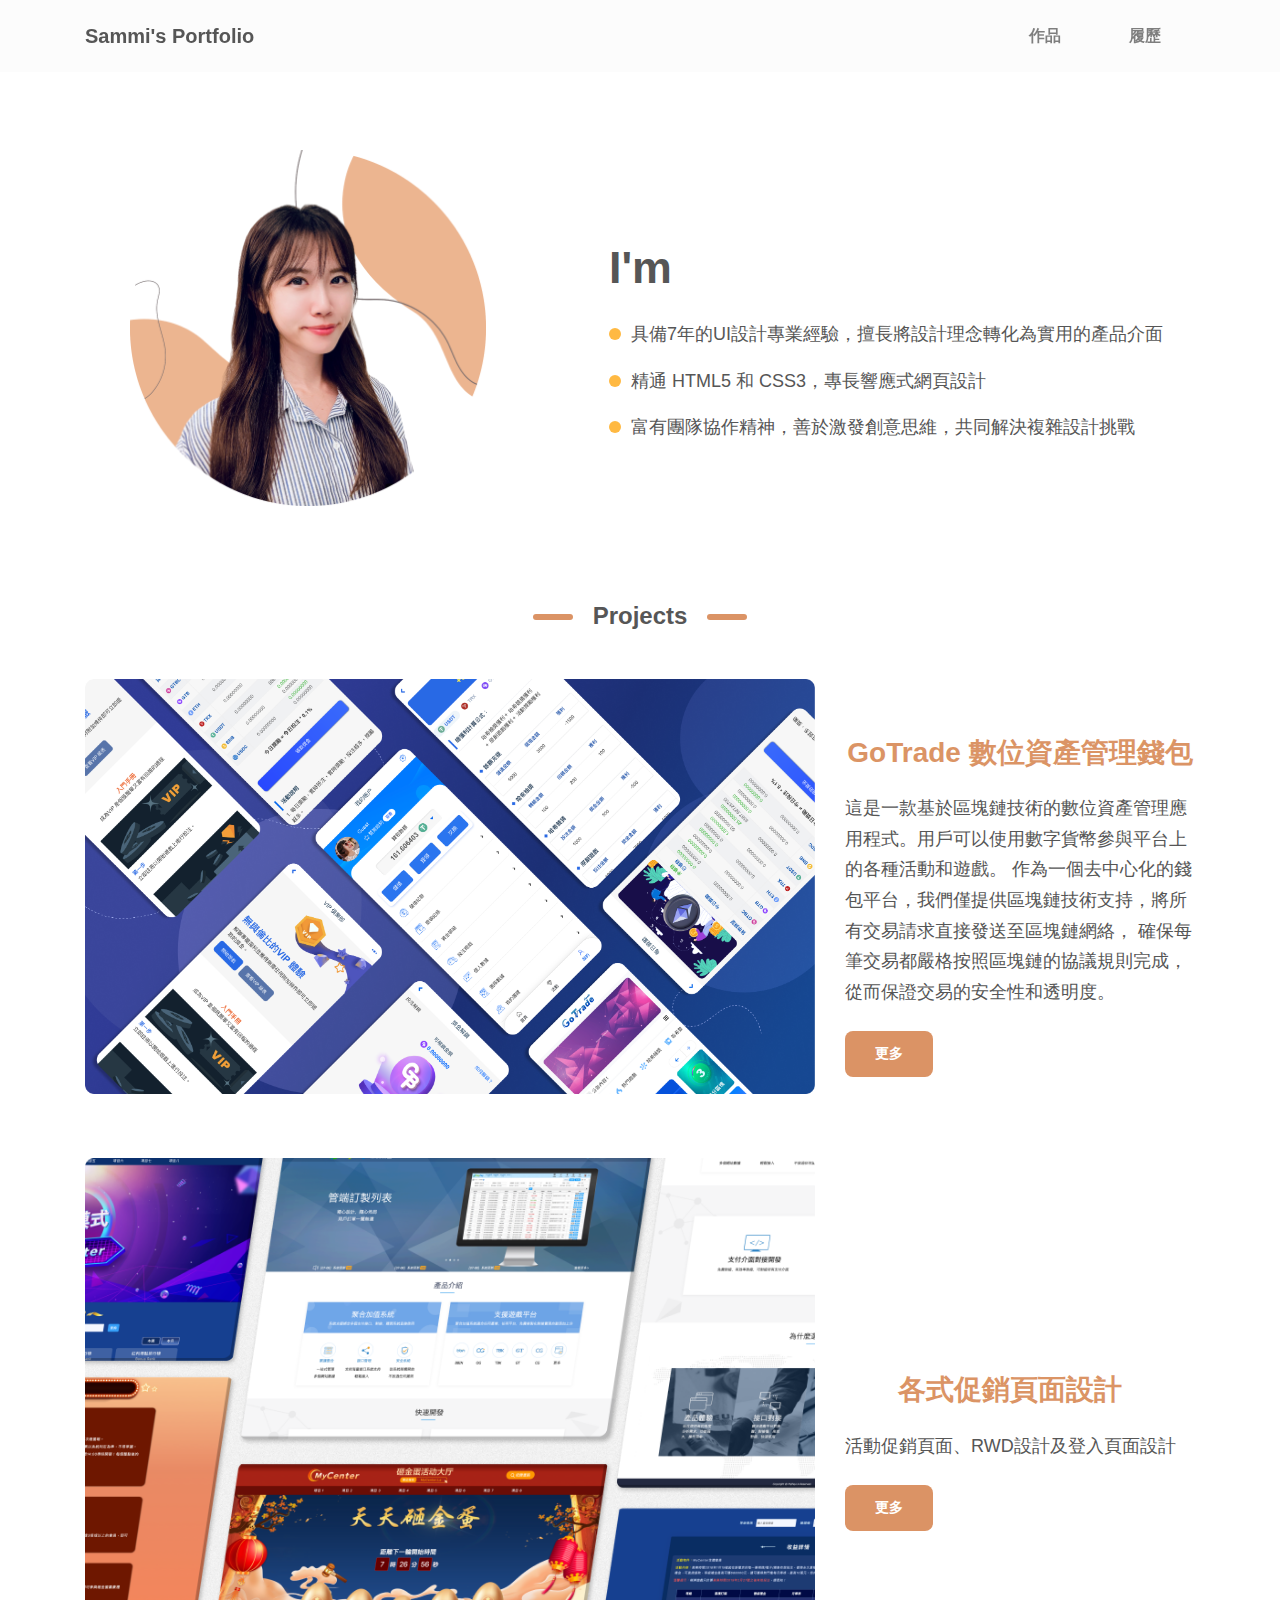
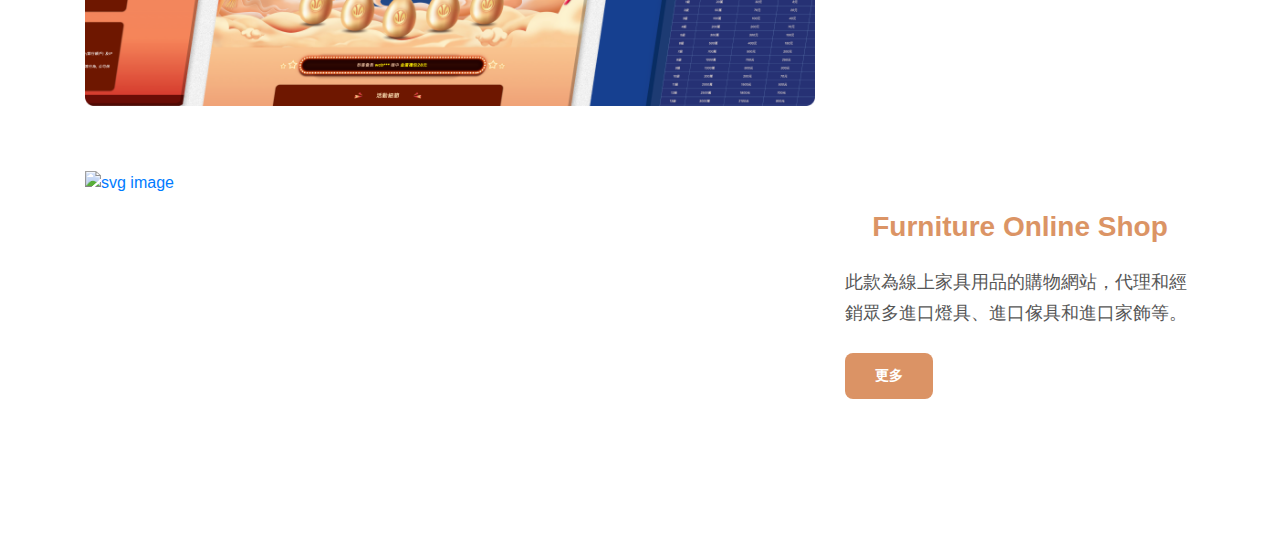
==== portfolio/index.html @ e1296ec4 "version1" ====
<!doctype html>
<html lang="en">
  <head>
    <meta charset="utf-8">
    <meta name="viewport" content="width=device-width, initial-scale=1, shrink-to-fit=no">
    <title>Sammi's Portfolio</title>

    <link rel="stylesheet" href="css/bootstrap.min.css">
    <link rel="stylesheet" href="css/unicons.css">
    <link rel="stylesheet" href="css/owl.carousel.min.css">
    <link rel="stylesheet" href="css/owl.theme.default.min.css">

    <!-- MAIN STYLE -->
    <link rel="stylesheet" href="css/tooplate-style.css">
  
  </head>
  <body ontouchstart="">

    <!-- MENU -->
    <nav class="navbar navbar-expand-sm navbar-light">
        <div class="container">
            <a class="navbar-brand" href="index.html"> Sammi's Portfolio</a>

            <button class="navbar-toggler" type="button" data-toggle="collapse" data-target="#navbarNav" aria-controls="navbarNav" aria-expanded="false"
                aria-label="Toggle navigation">
                <span class="navbar-toggler-icon"></span>
                <span class="navbar-toggler-icon"></span>
                <span class="navbar-toggler-icon"></span>
            </button>

            <div class="collapse navbar-collapse" id="navbarNav">
                <ul class="navbar-nav">
                  <li class="nav-item">
                    <a href="#artwork" class="nav-link"><span data-hover="Projects">作品</span></a>
                  </li>
                  <li class="nav-item">
                      <a href="resume.html" class="nav-link"><span data-hover="Resume">履歷</span></a>
                  </li>
                </ul>
            </div>
        </div>
    </nav>

    <section class="about-section full-screen d-lg-flex justify-content-center align-items-center" id="about">
        <div class="container">
            <div class="row">
                <div class="col-lg-5 col-md-12 col-12">
                    <div class="about-image svg">
                        <img src="images/profile_pic.png" class="img-fluid" alt="svg image">
                    </div>
                </div>
                
                <div class="col-lg-7 col-md-12 col-12 d-flex align-items-center about-text-section">
                    <div class="about-text">
                        <!--small class="small-text">Welcome to <span class="mobile-block">my portfolio website!</span></small-->
                        <h1 class="animated animated-text">
                            <span class="mr-2">I'm</span>
                              <div class="animated-info">
                                  <span class="animated-item">Sammi / 王瑋婕</span>
                                  <span class="animated-item">Web Designer</span>
                                  <span class="animated-item">UI Specialist</span>
                              </div>
                        </h1>

                        <div class="features">
                            <p><span class="spot"></span>具備7年的UI設計專業經驗，擅長將設計理念轉化為實用的產品介面</p>
                            <p><span class="spot"></span>精通 HTML5 和 CSS3，專長響應式網頁設計</p>
                            <p><span class="spot"></span>富有團隊協作精神，善於激發創意思維，共同解決複雜設計挑戰</p>
                        </div>
                        
                        <!--div class="custom-btn-group mt-4">
                          <a href="#" class="btn mr-lg-2 custom-btn"><i class='uil uil-file-alt'></i> Download Resume</a>
                        </div-->
                    </div>
                </div>
            </div>
        </div>
    </section>

  <!--artwork-->

    <div id="artwork" class="artwork-secion">
      <div class="container">
        <h4><span class="left"></span>Projects<span class="right"></span></h4>
      </div>
    </div>
    <section class="full-screen d-lg-flex justify-content-center align-items-center">
      <div class="container">
          <div class="row">
              
            <div class="col-lg-8 col-md-12 col-12">
              <div class="">
                <a href="project1.html"><img src="images/gotrade_1.png" class="img-fluid" alt="svg image"></a>
              </div>
            </div>

            <div class="col-lg-4 col-md-12 col-12 d-flex align-items-center">
                <div class="about-text">
                    <div class="project-name"><h2>GoTrade 數位資產管理錢包</h2></div>
                    <h1 class="animated animated-text">
                    </h1>
                    <p>這是一款基於區塊鏈技術的數位資產管理應用程式。用戶可以使用數字貨幣參與平台上的各種活動和遊戲。
                       作為一個去中心化的錢包平台，我們僅提供區塊鏈技術支持，將所有交易請求直接發送至區塊鏈網絡，
                       確保每筆交易都嚴格按照區塊鏈的協議規則完成，從而保證交易的安全性和透明度。
                    </p>
                    <div class="custom-btn-group mt-4">
                      <a href="project1.html" class="btn custom-btn custom-btn-bg custom-btn-link">更多</a>
                    </div>
                </div>
            </div>

              

          </div>
      </div>
    </section>

    <section class="full-screen d-lg-flex justify-content-center align-items-center" >
        <div class="container">
            <div class="row">
                <div class="col-lg-8 col-md-12 col-12">
                    <div class="">
                        <a href="project2.html"><img src="images/landingpage1.png" class="img-fluid" alt="svg image"></a>
                    </div>
                </div>

                <div class="col-lg-4 col-md-12 col-12 d-flex align-items-center">
                    <div class="about-text">
                        <div class="project-name"><h2>各式促銷頁面設計</h2></div>
                        <h1 class="animated animated-text">
                        </h1>
                        <p>活動促銷頁面、RWD設計及登入頁面設計</p>
                        <div class="custom-btn-group mt-4">
                            <a href="project3.html" class="btn custom-btn custom-btn-bg custom-btn-link">更多</a>
                        </div>
                    </div>
                </div>
            </div>
        </div>
    </section>


    <section class="full-screen d-lg-flex justify-content-center align-items-center" >
        <div class="container">
            <div class="row">
                <div class="col-lg-8 col-md-12 col-12">
                    <div class="">
                        <a href="project2.html"><img src="images/e-shopping1.png" class="img-fluid" alt="svg image"></a>
                    </div>
                </div>

                <div class="col-lg-4 col-md-12 col-12 d-flex align-items-center">
                    <div class="about-text">
                        <div class="project-name"><h2>Furniture Online Shop</h2></div>
                        <h1 class="animated animated-text">
                        </h1>
                        <p>此款為線上家具用品的購物網站，代理和經銷眾多進口燈具、進口傢具和進口家飾等。</p>
                        <div class="custom-btn-group mt-4">
                            <a href="project2.html" class="btn custom-btn custom-btn-bg custom-btn-link">更多</a>
                        </div>
                    </div>
                </div>
            </div>
        </div>
    </section>


    <!-- PROJECTS 
    <section class="project py-5" id="project">
        <div class="container">
                
                <div class="row">
                  <div class="col-lg-11 text-center mx-auto col-12">

                      <div class="col-lg-8 mx-auto">
                        <h2>Things I have designed for digital media agencies</h2>
                      </div>

                      <div class="owl-carousel owl-theme">
                        <div class="item">
                          <div class="project-info">
                            <img src="images/project/project-image01.png" class="img-fluid" alt="project image">
                          </div>
                        </div>

                        <div class="item">
                          <div class="project-info">
                            <img src="images/project/project-image02.png" class="img-fluid" alt="project image">
                          </div>
                        </div>

                        <div class="item">
                          <div class="project-info">
                            <img src="images/project/project-image03.png" class="img-fluid" alt="project image">
                          </div>
                        </div>

                        <div class="item">
                          <div class="project-info">
                            <img src="images/project/project-image04.png" class="img-fluid" alt="project image">
                          </div>
                        </div>

                        <div class="item">
                          <div class="project-info">
                            <img src="images/project/project-image05.png" class="img-fluid" alt="project image">
                          </div>
                        </div>
                      </div>

                  </div>
                </div>
        </div>
    </section>-->

    <!-- FOOTER -->
     <footer class="footer py-5">
          <div class="container">
               <div class="row">

                    <div class="col-lg-12 col-12">                                
                        <!--p class="copyright-text text-center">Copyright &copy; 2024 Sammi Wang . All rights reserved</p-->
                    </div>
                    
               </div>
          </div>
     </footer>

    <script src="js/jquery-3.3.1.min.js"></script>
    <script src="js/popper.min.js"></script>
    <script src="js/bootstrap.min.js"></script>
    <script src="js/Headroom.js"></script>
    <script src="js/jQuery.headroom.js"></script>
    <script src="js/owl.carousel.min.js"></script>
    <script src="js/smoothscroll.js"></script>
  </body>
</html>
---- portfolio/css/unicons.css ----
@font-face {
  font-family: 'unicons';
  src: url('../font/unicons.eot?42479262');
  src: url('../font/unicons.eot?42479262#iefix') format('embedded-opentype'),
       url('../font/unicons.woff2?42479262') format('woff2'),
       url('../font/unicons.woff?42479262') format('woff'),
       url('../font/unicons.ttf?42479262') format('truetype'),
       url('../font/unicons.svg?42479262#unicons') format('svg');
  font-weight: normal;
  font-style: normal;
}
/* Chrome hack: SVG is rendered more smooth in Windozze. 100% magic, uncomment if you need it. */
/* Note, that will break hinting! In other OS-es font will be not as sharp as it could be */
/*
@media screen and (-webkit-min-device-pixel-ratio:0) {
  @font-face {
    font-family: 'unicons';
    src: url('../font/unicons.svg?42479262#unicons') format('svg');
  }
}
*/
 
 [class^="uil-"]:before, [class*=" uil-"]:before {
  font-family: "unicons";
  font-style: normal;
  font-weight: normal;
  speak: none;
 
  display: inline-block;
  text-decoration: inherit;
  width: 1em;
  margin-right: .2em;
  text-align: center;
  /* opacity: .8; */
 
  /* For safety - reset parent styles, that can break glyph codes*/
  font-variant: normal;
  text-transform: none;
 
  /* fix buttons height, for twitter bootstrap */
  line-height: 1em;
 
  /* Animation center compensation - margins should be symmetric */
  /* remove if not needed */
  margin-left: .2em;
 
  /* you can be more comfortable with increased icons size */
  /* font-size: 120%; */
 
  /* Font smoothing. That was taken from TWBS */
  -webkit-font-smoothing: antialiased;
  -moz-osx-font-smoothing: grayscale;
 
  /* Uncomment for 3D effect */
  /* text-shadow: 1px 1px 1px rgba(127, 127, 127, 0.3); */
}
 
.uil-abacus:before { content: '\e800'; } /* '' */
.uil-accessible-icon-alt:before { content: '\e801'; } /* '' */
.uil-adjust-alt:before { content: '\e802'; } /* '' */
.uil-adjust-circle:before { content: '\e803'; } /* '' */
.uil-adjust-half:before { content: '\e804'; } /* '' */
.uil-adjust:before { content: '\e805'; } /* '' */
.uil-airplay:before { content: '\e806'; } /* '' */
.uil-align-alt:before { content: '\e807'; } /* '' */
.uil-align-center-alt:before { content: '\e808'; } /* '' */
.uil-align-center-h:before { content: '\e809'; } /* '' */
.uil-align-center-justify:before { content: '\e80a'; } /* '' */
.uil-align-center-v:before { content: '\e80b'; } /* '' */
.uil-align-center:before { content: '\e80c'; } /* '' */
.uil-align-justify:before { content: '\e80d'; } /* '' */
.uil-align-left-justify:before { content: '\e80e'; } /* '' */
.uil-align-left:before { content: '\e80f'; } /* '' */
.uil-align-letter-right:before { content: '\e810'; } /* '' */
.uil-align-right-justify:before { content: '\e811'; } /* '' */
.uil-align-right:before { content: '\e812'; } /* '' */
.uil-align:before { content: '\e813'; } /* '' */
.uil-ambulance:before { content: '\e814'; } /* '' */
.uil-analysis:before { content: '\e815'; } /* '' */
.uil-analytics:before { content: '\e816'; } /* '' */
.uil-anchor:before { content: '\e817'; } /* '' */
.uil-android-phone-slash:before { content: '\e818'; } /* '' */
.uil-angle-double-down:before { content: '\e819'; } /* '' */
.uil-angle-double-left:before { content: '\e81a'; } /* '' */
.uil-angle-double-right:before { content: '\e81b'; } /* '' */
.uil-angle-double-up:before { content: '\e81c'; } /* '' */
.uil-angle-down:before { content: '\e81d'; } /* '' */
.uil-angle-left:before { content: '\e81e'; } /* '' */
.uil-angle-right-b:before { content: '\e81f'; } /* '' */
.uil-angle-right:before { content: '\e820'; } /* '' */
.uil-angle-up:before { content: '\e821'; } /* '' */
.uil-annoyed-alt:before { content: '\e822'; } /* '' */
.uil-annoyed:before { content: '\e823'; } /* '' */
.uil-apps:before { content: '\e824'; } /* '' */
.uil-archive-alt:before { content: '\e825'; } /* '' */
.uil-archive:before { content: '\e826'; } /* '' */
.uil-arrow-break:before { content: '\e827'; } /* '' */
.uil-arrow-circle-down:before { content: '\e828'; } /* '' */
.uil-arrow-circle-left:before { content: '\e829'; } /* '' */
.uil-arrow-circle-right:before { content: '\e82a'; } /* '' */
.uil-arrow-circle-up:before { content: '\e82b'; } /* '' */
.uil-arrow-compress-h:before { content: '\e82c'; } /* '' */
.uil-arrow-down-left:before { content: '\e82d'; } /* '' */
.uil-arrow-down-right:before { content: '\e82e'; } /* '' */
.uil-arrow-down:before { content: '\e82f'; } /* '' */
.uil-arrow-from-right:before { content: '\e830'; } /* '' */
.uil-arrow-from-top:before { content: '\e831'; } /* '' */
.uil-arrow-growth:before { content: '\e832'; } /* '' */
.uil-arrow-left:before { content: '\e833'; } /* '' */
.uil-arrow-random:before { content: '\e834'; } /* '' */
.uil-arrow-resize-diagonal:before { content: '\e835'; } /* '' */
.uil-arrow-right:before { content: '\e836'; } /* '' */
.uil-arrow-to-bottom:before { content: '\e837'; } /* '' */
.uil-arrow-to-right:before { content: '\e838'; } /* '' */
.uil-arrow-up-left:before { content: '\e839'; } /* '' */
.uil-arrow-up-right:before { content: '\e83a'; } /* '' */
.uil-arrow-up:before { content: '\e83b'; } /* '' */
.uil-arrows-h-alt:before { content: '\e83c'; } /* '' */
.uil-arrows-h:before { content: '\e83d'; } /* '' */
.uil-arrows-left-down:before { content: '\e83e'; } /* '' */
.uil-arrows-maximize:before { content: '\e83f'; } /* '' */
.uil-arrows-merge:before { content: '\e840'; } /* '' */
.uil-arrows-resize-h:before { content: '\e841'; } /* '' */
.uil-arrows-resize-v:before { content: '\e842'; } /* '' */
.uil-arrows-resize:before { content: '\e843'; } /* '' */
.uil-arrows-right-down:before { content: '\e844'; } /* '' */
.uil-arrows-shrink-h:before { content: '\e845'; } /* '' */
.uil-arrows-shrink-v:before { content: '\e846'; } /* '' */
.uil-arrows-up-right:before { content: '\e847'; } /* '' */
.uil-arrows-v-alt:before { content: '\e848'; } /* '' */
.uil-arrows-v:before { content: '\e849'; } /* '' */
.uil-at:before { content: '\e84a'; } /* '' */
.uil-atm-card:before { content: '\e84b'; } /* '' */
.uil-atom:before { content: '\e84c'; } /* '' */
.uil-auto-flash:before { content: '\e84d'; } /* '' */
.uil-award-alt:before { content: '\e84e'; } /* '' */
.uil-award:before { content: '\e84f'; } /* '' */
.uil-baby-carriage:before { content: '\e850'; } /* '' */
.uil-backpack:before { content: '\e851'; } /* '' */
.uil-backspace:before { content: '\e852'; } /* '' */
.uil-backward:before { content: '\e853'; } /* '' */
.uil-bag-alt:before { content: '\e854'; } /* '' */
.uil-bag-slash:before { content: '\e855'; } /* '' */
.uil-bag:before { content: '\e856'; } /* '' */
.uil-ball:before { content: '\e857'; } /* '' */
.uil-ban:before { content: '\e858'; } /* '' */
.uil-bars:before { content: '\e859'; } /* '' */
.uil-basketball-hoop:before { content: '\e85a'; } /* '' */
.uil-basketball:before { content: '\e85b'; } /* '' */
.uil-battery-bolt:before { content: '\e85c'; } /* '' */
.uil-battery-empty:before { content: '\e85d'; } /* '' */
.uil-bed-double:before { content: '\e85e'; } /* '' */
.uil-bed:before { content: '\e85f'; } /* '' */
.uil-bell-school:before { content: '\e860'; } /* '' */
.uil-bell-slash:before { content: '\e861'; } /* '' */
.uil-bill:before { content: '\e862'; } /* '' */
.uil-bitcoin-circle:before { content: '\e863'; } /* '' */
.uil-bitcoin:before { content: '\e864'; } /* '' */
.uil-bluetooth-b:before { content: '\e865'; } /* '' */
.uil-bolt-alt:before { content: '\e866'; } /* '' */
.uil-bolt-slash:before { content: '\e867'; } /* '' */
.uil-bolt:before { content: '\e868'; } /* '' */
.uil-book-alt:before { content: '\e869'; } /* '' */
.uil-book-medical:before { content: '\e86a'; } /* '' */
.uil-book-open:before { content: '\e86b'; } /* '' */
.uil-book-reader:before { content: '\e86c'; } /* '' */
.uil-book:before { content: '\e86d'; } /* '' */
.uil-bookmark-full:before { content: '\e86e'; } /* '' */
.uil-bookmark:before { content: '\e86f'; } /* '' */
.uil-books:before { content: '\e870'; } /* '' */
.uil-boombox:before { content: '\e871'; } /* '' */
.uil-border-alt:before { content: '\e872'; } /* '' */
.uil-border-bottom:before { content: '\e873'; } /* '' */
.uil-border-clear:before { content: '\e874'; } /* '' */
.uil-border-horizontal:before { content: '\e875'; } /* '' */
.uil-border-inner:before { content: '\e876'; } /* '' */
.uil-border-left:before { content: '\e877'; } /* '' */
.uil-border-out:before { content: '\e878'; } /* '' */
.uil-border-right:before { content: '\e879'; } /* '' */
.uil-border-top:before { content: '\e87a'; } /* '' */
.uil-border-vertical:before { content: '\e87b'; } /* '' */
.uil-box:before { content: '\e87c'; } /* '' */
.uil-briefcase-alt:before { content: '\e87d'; } /* '' */
.uil-briefcase:before { content: '\e87e'; } /* '' */
.uil-bright:before { content: '\e87f'; } /* '' */
.uil-brightness-empty:before { content: '\e880'; } /* '' */
.uil-brightness-half:before { content: '\e881'; } /* '' */
.uil-brightness-low:before { content: '\e882'; } /* '' */
.uil-brightness-minus:before { content: '\e883'; } /* '' */
.uil-brightness-plus:before { content: '\e884'; } /* '' */
.uil-brightness:before { content: '\e885'; } /* '' */
.uil-bring-bottom:before { content: '\e886'; } /* '' */
.uil-bring-front:before { content: '\e887'; } /* '' */
.uil-brush-alt:before { content: '\e888'; } /* '' */
.uil-bug:before { content: '\e889'; } /* '' */
.uil-building:before { content: '\e88a'; } /* '' */
.uil-bullseye:before { content: '\e88b'; } /* '' */
.uil-bus-alt:before { content: '\e88c'; } /* '' */
.uil-bus-school:before { content: '\e88d'; } /* '' */
.uil-bus:before { content: '\e88e'; } /* '' */
.uil-calcualtor:before { content: '\e88f'; } /* '' */
.uil-calculator-alt:before { content: '\e890'; } /* '' */
.uil-calendar-alt:before { content: '\e891'; } /* '' */
.uil-calendar-slash:before { content: '\e892'; } /* '' */
.uil-calender:before { content: '\e893'; } /* '' */
.uil-calling:before { content: '\e894'; } /* '' */
.uil-camera-plus:before { content: '\e895'; } /* '' */
.uil-camera-slash:before { content: '\e896'; } /* '' */
.uil-camera:before { content: '\e897'; } /* '' */
.uil-cancel:before { content: '\e898'; } /* '' */
.uil-capsule:before { content: '\e899'; } /* '' */
.uil-capture:before { content: '\e89a'; } /* '' */
.uil-car-sideview:before { content: '\e89b'; } /* '' */
.uil-car-slash:before { content: '\e89c'; } /* '' */
.uil-car-wash:before { content: '\e89d'; } /* '' */
.uil-car:before { content: '\e89e'; } /* '' */
.uil-card-atm:before { content: '\e89f'; } /* '' */
.uil-caret-right:before { content: '\e8a0'; } /* '' */
.uil-cart:before { content: '\e8a1'; } /* '' */
.uil-cell:before { content: '\e8a2'; } /* '' */
.uil-celsius:before { content: '\e8a3'; } /* '' */
.uil-chart-bar-alt:before { content: '\e8a4'; } /* '' */
.uil-chart-bar:before { content: '\e8a5'; } /* '' */
.uil-chart-down:before { content: '\e8a6'; } /* '' */
.uil-chart-growth-alt:before { content: '\e8a7'; } /* '' */
.uil-chart-growth:before { content: '\e8a8'; } /* '' */
.uil-chart-line:before { content: '\e8a9'; } /* '' */
.uil-chart-pie-alt:before { content: '\e8aa'; } /* '' */
.uil-chart-pie:before { content: '\e8ab'; } /* '' */
.uil-chart:before { content: '\e8ac'; } /* '' */
.uil-chat-bubble-user:before { content: '\e8ad'; } /* '' */
.uil-chat-info:before { content: '\e8ae'; } /* '' */
.uil-chat:before { content: '\e8af'; } /* '' */
.uil-check-circle:before { content: '\e8b0'; } /* '' */
.uil-check-square:before { content: '\e8b1'; } /* '' */
.uil-check:before { content: '\e8b2'; } /* '' */
.uil-circle-layer:before { content: '\e8b3'; } /* '' */
.uil-circle:before { content: '\e8b4'; } /* '' */
.uil-circuit:before { content: '\e8b5'; } /* '' */
.uil-clapper-board:before { content: '\e8b6'; } /* '' */
.uil-clipboard-alt:before { content: '\e8b7'; } /* '' */
.uil-clipboard-blank:before { content: '\e8b8'; } /* '' */
.uil-clipboard-notes:before { content: '\e8b9'; } /* '' */
.uil-clipboard:before { content: '\e8ba'; } /* '' */
.uil-clock-eight:before { content: '\e8bb'; } /* '' */
.uil-clock-five:before { content: '\e8bc'; } /* '' */
.uil-clock-nine:before { content: '\e8bd'; } /* '' */
.uil-clock-seven:before { content: '\e8be'; } /* '' */
.uil-clock-ten:before { content: '\e8bf'; } /* '' */
.uil-clock-three:before { content: '\e8c0'; } /* '' */
.uil-clock-two:before { content: '\e8c1'; } /* '' */
.uil-clock:before { content: '\e8c2'; } /* '' */
.uil-closed-captioning:before { content: '\e8c3'; } /* '' */
.uil-cloud-block:before { content: '\e8c4'; } /* '' */
.uil-cloud-bookmark:before { content: '\e8c5'; } /* '' */
.uil-cloud-check:before { content: '\e8c6'; } /* '' */
.uil-cloud-computing:before { content: '\e8c7'; } /* '' */
.uil-cloud-data-connection:before { content: '\e8c8'; } /* '' */
.uil-cloud-database-tree:before { content: '\e8c9'; } /* '' */
.uil-cloud-download:before { content: '\e8ca'; } /* '' */
.uil-cloud-drizzle:before { content: '\e8cb'; } /* '' */
.uil-cloud-exclamation:before { content: '\e8cc'; } /* '' */
.uil-cloud-hail:before { content: '\e8cd'; } /* '' */
.uil-cloud-heart:before { content: '\e8ce'; } /* '' */
.uil-cloud-info:before { content: '\e8cf'; } /* '' */
.uil-cloud-lock:before { content: '\e8d0'; } /* '' */
.uil-cloud-meatball:before { content: '\e8d1'; } /* '' */
.uil-cloud-moon-hail:before { content: '\e8d2'; } /* '' */
.uil-cloud-moon-meatball:before { content: '\e8d3'; } /* '' */
.uil-cloud-moon-rain:before { content: '\e8d4'; } /* '' */
.uil-cloud-moon-showers:before { content: '\e8d5'; } /* '' */
.uil-cloud-moon:before { content: '\e8d6'; } /* '' */
.uil-cloud-question:before { content: '\e8d7'; } /* '' */
.uil-cloud-rain-sun:before { content: '\e8d8'; } /* '' */
.uil-cloud-rain:before { content: '\e8d9'; } /* '' */
.uil-cloud-redo:before { content: '\e8da'; } /* '' */
.uil-cloud-set:before { content: '\e8db'; } /* '' */
.uil-cloud-share:before { content: '\e8dc'; } /* '' */
.uil-cloud-shield:before { content: '\e8dd'; } /* '' */
.uil-cloud-showers-alt:before { content: '\e8de'; } /* '' */
.uil-cloud-showers-heavy:before { content: '\e8df'; } /* '' */
.uil-cloud-showers:before { content: '\e8e0'; } /* '' */
.uil-cloud-slash:before { content: '\e8e1'; } /* '' */
.uil-cloud-sun-hail:before { content: '\e8e2'; } /* '' */
.uil-cloud-sun-meatball:before { content: '\e8e3'; } /* '' */
.uil-cloud-sun-rain-alt:before { content: '\e8e4'; } /* '' */
.uil-cloud-sun-rain:before { content: '\e8e5'; } /* '' */
.uil-cloud-sun-tear:before { content: '\e8e6'; } /* '' */
.uil-cloud-sun:before { content: '\e8e7'; } /* '' */
.uil-cloud-times:before { content: '\e8e8'; } /* '' */
.uil-cloud-unlock:before { content: '\e8e9'; } /* '' */
.uil-cloud-upload:before { content: '\e8ea'; } /* '' */
.uil-cloud-wifi:before { content: '\e8eb'; } /* '' */
.uil-cloud-wind:before { content: '\e8ec'; } /* '' */
.uil-cloud:before { content: '\e8ed'; } /* '' */
.uil-clouds:before { content: '\e8ee'; } /* '' */
.uil-club:before { content: '\e8ef'; } /* '' */
.uil-code:before { content: '\e8f0'; } /* '' */
.uil-coffee:before { content: '\e8f1'; } /* '' */
.uil-cog:before { content: '\e8f2'; } /* '' */
.uil-coins:before { content: '\e8f3'; } /* '' */
.uil-columns:before { content: '\e8f4'; } /* '' */
.uil-comment-alt-block:before { content: '\e8f5'; } /* '' */
.uil-comment-alt-chart-lines:before { content: '\e8f6'; } /* '' */
.uil-comment-alt-check:before { content: '\e8f7'; } /* '' */
.uil-comment-alt-dots:before { content: '\e8f8'; } /* '' */
.uil-comment-alt-download:before { content: '\e8f9'; } /* '' */
.uil-comment-alt-edit:before { content: '\e8fa'; } /* '' */
.uil-comment-alt-exclamation:before { content: '\e8fb'; } /* '' */
.uil-comment-alt-heart:before { content: '\e8fc'; } /* '' */
.uil-comment-alt-image:before { content: '\e8fd'; } /* '' */
.uil-comment-alt-info:before { content: '\e8fe'; } /* '' */
.uil-comment-alt-lines:before { content: '\e8ff'; } /* '' */
.uil-comment-alt-lock:before { content: '\e900'; } /* '' */
.uil-comment-alt-medical:before { content: '\e901'; } /* '' */
.uil-comment-alt-message:before { content: '\e902'; } /* '' */
.uil-comment-alt-notes:before { content: '\e903'; } /* '' */
.uil-comment-alt-plus:before { content: '\e904'; } /* '' */
.uil-comment-alt-question:before { content: '\e905'; } /* '' */
.uil-comment-alt-redo:before { content: '\e906'; } /* '' */
.uil-comment-alt-search:before { content: '\e907'; } /* '' */
.uil-comment-alt-share:before { content: '\e908'; } /* '' */
.uil-comment-alt-shield:before { content: '\e909'; } /* '' */
.uil-comment-alt-upload:before { content: '\e90a'; } /* '' */
.uil-comment-alt-verify:before { content: '\e90b'; } /* '' */
.uil-comment-alt:before { content: '\e90c'; } /* '' */
.uil-comment-block:before { content: '\e90d'; } /* '' */
.uil-comment-chart-line:before { content: '\e90e'; } /* '' */
.uil-comment-check:before { content: '\e90f'; } /* '' */
.uil-comment-dots:before { content: '\e910'; } /* '' */
.uil-comment-download:before { content: '\e911'; } /* '' */
.uil-comment-edit:before { content: '\e912'; } /* '' */
.uil-comment-exclamation:before { content: '\e913'; } /* '' */
.uil-comment-heart:before { content: '\e914'; } /* '' */
.uil-comment-image:before { content: '\e915'; } /* '' */
.uil-comment-info-alt:before { content: '\e916'; } /* '' */
.uil-comment-info:before { content: '\e917'; } /* '' */
.uil-comment-lines:before { content: '\e918'; } /* '' */
.uil-comment-lock:before { content: '\e919'; } /* '' */
.uil-comment-medical:before { content: '\e91a'; } /* '' */
.uil-comment-message:before { content: '\e91b'; } /* '' */
.uil-comment-notes:before { content: '\e91c'; } /* '' */
.uil-comment-plus:before { content: '\e91d'; } /* '' */
.uil-comment-question:before { content: '\e91e'; } /* '' */
.uil-comment-redo:before { content: '\e91f'; } /* '' */
.uil-comment-search:before { content: '\e920'; } /* '' */
.uil-comment-share:before { content: '\e921'; } /* '' */
.uil-comment-shield:before { content: '\e922'; } /* '' */
.uil-comment-slash:before { content: '\e923'; } /* '' */
.uil-comment-upload:before { content: '\e924'; } /* '' */
.uil-comment-verify:before { content: '\e925'; } /* '' */
.uil-comment:before { content: '\e926'; } /* '' */
.uil-comments-alt:before { content: '\e927'; } /* '' */
.uil-comments:before { content: '\e928'; } /* '' */
.uil-commnet-alt-slash:before { content: '\e929'; } /* '' */
.uil-compact-disc:before { content: '\e92a'; } /* '' */
.uil-compass:before { content: '\e92b'; } /* '' */
.uil-compress-alt-left:before { content: '\e92c'; } /* '' */
.uil-compress-alt:before { content: '\e92d'; } /* '' */
.uil-compress-arrows:before { content: '\e92e'; } /* '' */
.uil-compress-lines:before { content: '\e92f'; } /* '' */
.uil-compress-point:before { content: '\e930'; } /* '' */
.uil-compress-v:before { content: '\e931'; } /* '' */
.uil-compress:before { content: '\e932'; } /* '' */
.uil-computer-mouse:before { content: '\e933'; } /* '' */
.uil-confused:before { content: '\e934'; } /* '' */
.uil-constructor:before { content: '\e935'; } /* '' */
.uil-copy-alt:before { content: '\e936'; } /* '' */
.uil-copy-landscape:before { content: '\e937'; } /* '' */
.uil-copy:before { content: '\e938'; } /* '' */
.uil-copyright:before { content: '\e939'; } /* '' */
.uil-corner-down-left:before { content: '\e93a'; } /* '' */
.uil-corner-down-right-alt:before { content: '\e93b'; } /* '' */
.uil-corner-down-right:before { content: '\e93c'; } /* '' */
.uil-corner-left-down:before { content: '\e93d'; } /* '' */
.uil-corner-right-down:before { content: '\e93e'; } /* '' */
.uil-corner-up-left-alt:before { content: '\e93f'; } /* '' */
.uil-corner-up-left:before { content: '\e940'; } /* '' */
.uil-corner-up-right-alt:before { content: '\e941'; } /* '' */
.uil-corner-up-right:before { content: '\e942'; } /* '' */
.uil-creative-commons-pd-alt:before { content: '\e943'; } /* '' */
.uil-creative-commons-pd:before { content: '\e944'; } /* '' */
.uil-crockery:before { content: '\e945'; } /* '' */
.uil-crop-alt-rotate-left:before { content: '\e946'; } /* '' */
.uil-crop-alt-rotate-right:before { content: '\e947'; } /* '' */
.uil-crop-alt:before { content: '\e948'; } /* '' */
.uil-crosshair-alt:before { content: '\e949'; } /* '' */
.uil-crosshair:before { content: '\e94a'; } /* '' */
.uil-crosshairs:before { content: '\e94b'; } /* '' */
.uil-cube:before { content: '\e94c'; } /* '' */
.uil-data-sharing:before { content: '\e94d'; } /* '' */
.uil-database-alt:before { content: '\e94e'; } /* '' */
.uil-database:before { content: '\e94f'; } /* '' */
.uil-desert:before { content: '\e950'; } /* '' */
.uil-desktop-alt-slash:before { content: '\e951'; } /* '' */
.uil-desktop-alt:before { content: '\e952'; } /* '' */
.uil-desktop-cloud-alt:before { content: '\e953'; } /* '' */
.uil-desktop-slash:before { content: '\e954'; } /* '' */
.uil-desktop:before { content: '\e955'; } /* '' */
.uil-dialpad-alt:before { content: '\e956'; } /* '' */
.uil-dialpad:before { content: '\e957'; } /* '' */
.uil-diamond:before { content: '\e958'; } /* '' */
.uil-diary-alt:before { content: '\e959'; } /* '' */
.uil-diary:before { content: '\e95a'; } /* '' */
.uil-dice-five:before { content: '\e95b'; } /* '' */
.uil-dice-four:before { content: '\e95c'; } /* '' */
.uil-dice-one:before { content: '\e95d'; } /* '' */
.uil-dice-six:before { content: '\e95e'; } /* '' */
.uil-dice-three:before { content: '\e95f'; } /* '' */
.uil-dice-two:before { content: '\e960'; } /* '' */
.uil-direction:before { content: '\e961'; } /* '' */
.uil-directions:before { content: '\e962'; } /* '' */
.uil-dizzy-meh:before { content: '\e963'; } /* '' */
.uil-dna:before { content: '\e964'; } /* '' */
.uil-document-layout-center:before { content: '\e965'; } /* '' */
.uil-document-layout-left:before { content: '\e966'; } /* '' */
.uil-document-layout-right:before { content: '\e967'; } /* '' */
.uil-document:before { content: '\e968'; } /* '' */
.uil-dollar-alt:before { content: '\e969'; } /* '' */
.uil-dollar-sign-alt:before { content: '\e96a'; } /* '' */
.uil-dollar-sign:before { content: '\e96b'; } /* '' */
.uil-down-arrow:before { content: '\e96c'; } /* '' */
.uil-download-alt:before { content: '\e96d'; } /* '' */
.uil-dribbble:before { content: '\e96e'; } /* '' */
.uil-drill:before { content: '\e96f'; } /* '' */
.uil-dropbox:before { content: '\e970'; } /* '' */
.uil-dumbbell:before { content: '\e971'; } /* '' */
.uil-edit-alt:before { content: '\e972'; } /* '' */
.uil-edit:before { content: '\e973'; } /* '' */
.uil-ellipsis-h:before { content: '\e974'; } /* '' */
.uil-ellipsis-v:before { content: '\e975'; } /* '' */
.uil-emoji:before { content: '\e976'; } /* '' */
.uil-enter:before { content: '\e977'; } /* '' */
.uil-entry:before { content: '\e978'; } /* '' */
.uil-envelope-add:before { content: '\e979'; } /* '' */
.uil-envelope-alt:before { content: '\e97a'; } /* '' */
.uil-envelope-block:before { content: '\e97b'; } /* '' */
.uil-envelope-bookmark:before { content: '\e97c'; } /* '' */
.uil-envelope-check:before { content: '\e97d'; } /* '' */
.uil-envelope-download-alt:before { content: '\e97e'; } /* '' */
.uil-envelope-download:before { content: '\e97f'; } /* '' */
.uil-envelope-edit:before { content: '\e980'; } /* '' */
.uil-envelope-exclamation:before { content: '\e981'; } /* '' */
.uil-envelope-heart:before { content: '\e982'; } /* '' */
.uil-envelope-info:before { content: '\e983'; } /* '' */
.uil-envelope-lock:before { content: '\e984'; } /* '' */
.uil-envelope-minus:before { content: '\e985'; } /* '' */
.uil-envelope-open:before { content: '\e986'; } /* '' */
.uil-envelope-question:before { content: '\e987'; } /* '' */
.uil-envelope-receive:before { content: '\e988'; } /* '' */
.uil-envelope-redo:before { content: '\e989'; } /* '' */
.uil-envelope-search:before { content: '\e98a'; } /* '' */
.uil-envelope-send:before { content: '\e98b'; } /* '' */
.uil-envelope-share:before { content: '\e98c'; } /* '' */
.uil-envelope-shield:before { content: '\e98d'; } /* '' */
.uil-envelope-star:before { content: '\e98e'; } /* '' */
.uil-envelope-times:before { content: '\e98f'; } /* '' */
.uil-envelope-upload-alt:before { content: '\e990'; } /* '' */
.uil-envelope-upload:before { content: '\e991'; } /* '' */
.uil-envelope:before { content: '\e992'; } /* '' */
.uil-envelopes:before { content: '\e993'; } /* '' */
.uil-equal-circle:before { content: '\e994'; } /* '' */
.uil-euro-circle:before { content: '\e995'; } /* '' */
.uil-euro:before { content: '\e996'; } /* '' */
.uil-exchange-alt:before { content: '\e997'; } /* '' */
.uil-exchange:before { content: '\e998'; } /* '' */
.uil-exclamation-circle:before { content: '\e999'; } /* '' */
.uil-exclamation-octagon:before { content: '\e99a'; } /* '' */
.uil-exclamation-triangle:before { content: '\e99b'; } /* '' */
.uil-exclude:before { content: '\e99c'; } /* '' */
.uil-exit:before { content: '\e99d'; } /* '' */
.uil-expand-alt:before { content: '\e99e'; } /* '' */
.uil-expand-arrows-alt:before { content: '\e99f'; } /* '' */
.uil-expand-arrows:before { content: '\e9a0'; } /* '' */
.uil-expand-from-corner:before { content: '\e9a1'; } /* '' */
.uil-expand-left:before { content: '\e9a2'; } /* '' */
.uil-export:before { content: '\e9a3'; } /* '' */
.uil-exposure-alt:before { content: '\e9a4'; } /* '' */
.uil-exposure-increase:before { content: '\e9a5'; } /* '' */
.uil-external-link-alt:before { content: '\e9a6'; } /* '' */
.uil-eye-slash:before { content: '\e9a7'; } /* '' */
.uil-eye:before { content: '\e9a8'; } /* '' */
.uil-facebook:before { content: '\e9a9'; } /* '' */
.uil-fahrenheit:before { content: '\e9aa'; } /* '' */
.uil-fast-mail-alt:before { content: '\e9ab'; } /* '' */
.uil-fast-mail:before { content: '\e9ac'; } /* '' */
.uil-favorite:before { content: '\e9ad'; } /* '' */
.uil-feedback:before { content: '\e9ae'; } /* '' */
.uil-file-alt:before { content: '\e9af'; } /* '' */
.uil-file-blank:before { content: '\e9b0'; } /* '' */
.uil-file-block-alt:before { content: '\e9b1'; } /* '' */
.uil-file-bookmark-alt:before { content: '\e9b2'; } /* '' */
.uil-file-check-alt:before { content: '\e9b3'; } /* '' */
.uil-file-check:before { content: '\e9b4'; } /* '' */
.uil-file-contract-dollar:before { content: '\e9b5'; } /* '' */
.uil-file-copy-alt:before { content: '\e9b6'; } /* '' */
.uil-file-download-alt:before { content: '\e9b7'; } /* '' */
.uil-file-download:before { content: '\e9b8'; } /* '' */
.uil-file-edit-alt:before { content: '\e9b9'; } /* '' */
.uil-file-exclamation-alt:before { content: '\e9ba'; } /* '' */
.uil-file-exclamation:before { content: '\e9bb'; } /* '' */
.uil-file-heart:before { content: '\e9bc'; } /* '' */
.uil-file-info-alt:before { content: '\e9bd'; } /* '' */
.uil-file-landscape-alt:before { content: '\e9be'; } /* '' */
.uil-file-landscape:before { content: '\e9bf'; } /* '' */
.uil-file-lanscape-slash:before { content: '\e9c0'; } /* '' */
.uil-file-lock-alt:before { content: '\e9c1'; } /* '' */
.uil-file-medical-alt:before { content: '\e9c2'; } /* '' */
.uil-file-medical:before { content: '\e9c3'; } /* '' */
.uil-file-minus-alt:before { content: '\e9c4'; } /* '' */
.uil-file-minus:before { content: '\e9c5'; } /* '' */
.uil-file-network:before { content: '\e9c6'; } /* '' */
.uil-file-plus-alt:before { content: '\e9c7'; } /* '' */
.uil-file-plus:before { content: '\e9c8'; } /* '' */
.uil-file-question-alt:before { content: '\e9c9'; } /* '' */
.uil-file-question:before { content: '\e9ca'; } /* '' */
.uil-file-redo-alt:before { content: '\e9cb'; } /* '' */
.uil-file-search-alt:before { content: '\e9cc'; } /* '' */
.uil-file-share-alt:before { content: '\e9cd'; } /* '' */
.uil-file-shield-alt:before { content: '\e9ce'; } /* '' */
.uil-file-slash:before { content: '\e9cf'; } /* '' */
.uil-file-times-alt:before { content: '\e9d0'; } /* '' */
.uil-file-times:before { content: '\e9d1'; } /* '' */
.uil-file-upload-alt:before { content: '\e9d2'; } /* '' */
.uil-file-upload:before { content: '\e9d3'; } /* '' */
.uil-file:before { content: '\e9d4'; } /* '' */
.uil-files-landscapes-alt:before { content: '\e9d5'; } /* '' */
.uil-files-landscapes:before { content: '\e9d6'; } /* '' */
.uil-film:before { content: '\e9d7'; } /* '' */
.uil-filter-slash:before { content: '\e9d8'; } /* '' */
.uil-filter:before { content: '\e9d9'; } /* '' */
.uil-flask-potion:before { content: '\e9da'; } /* '' */
.uil-flask:before { content: '\e9db'; } /* '' */
.uil-flip-h-alt:before { content: '\e9dc'; } /* '' */
.uil-flip-h:before { content: '\e9dd'; } /* '' */
.uil-flip-v-alt:before { content: '\e9de'; } /* '' */
.uil-flip-v:before { content: '\e9df'; } /* '' */
.uil-flower:before { content: '\e9e0'; } /* '' */
.uil-focus-add:before { content: '\e9e1'; } /* '' */
.uil-focus-target:before { content: '\e9e2'; } /* '' */
.uil-focus:before { content: '\e9e3'; } /* '' */
.uil-folder-check:before { content: '\e9e4'; } /* '' */
.uil-folder-download:before { content: '\e9e5'; } /* '' */
.uil-folder-exclamation:before { content: '\e9e6'; } /* '' */
.uil-folder-heart:before { content: '\e9e7'; } /* '' */
.uil-folder-info:before { content: '\e9e8'; } /* '' */
.uil-folder-lock:before { content: '\e9e9'; } /* '' */
.uil-folder-medical:before { content: '\e9ea'; } /* '' */
.uil-folder-minus:before { content: '\e9eb'; } /* '' */
.uil-folder-network:before { content: '\e9ec'; } /* '' */
.uil-folder-plus:before { content: '\e9ed'; } /* '' */
.uil-folder-question:before { content: '\e9ee'; } /* '' */
.uil-folder-slash:before { content: '\e9ef'; } /* '' */
.uil-folder-times:before { content: '\e9f0'; } /* '' */
.uil-folder-upload:before { content: '\e9f1'; } /* '' */
.uil-folder:before { content: '\e9f2'; } /* '' */
.uil-food:before { content: '\e9f3'; } /* '' */
.uil-football-american:before { content: '\e9f4'; } /* '' */
.uil-football-ball:before { content: '\e9f5'; } /* '' */
.uil-football:before { content: '\e9f6'; } /* '' */
.uil-forecastcloud-moon-tear:before { content: '\e9f7'; } /* '' */
.uil-forwaded-call:before { content: '\e9f8'; } /* '' */
.uil-forward:before { content: '\e9f9'; } /* '' */
.uil-frown:before { content: '\e9fa'; } /* '' */
.uil-game-structure:before { content: '\e9fb'; } /* '' */
.uil-game:before { content: '\e9fc'; } /* '' */
.uil-gift:before { content: '\e9fd'; } /* '' */
.uil-glass-martini-alt-slash:before { content: '\e9fe'; } /* '' */
.uil-glass-martini-alt:before { content: '\e9ff'; } /* '' */
.uil-glass-martini:before { content: '\ea00'; } /* '' */
.uil-glass-tea:before { content: '\ea01'; } /* '' */
.uil-glass:before { content: '\ea02'; } /* '' */
.uil-globe:before { content: '\ea03'; } /* '' */
.uil-gold:before { content: '\ea04'; } /* '' */
.uil-google-drive:before { content: '\ea05'; } /* '' */
.uil-graduation-hat:before { content: '\ea06'; } /* '' */
.uil-graph-bar:before { content: '\ea07'; } /* '' */
.uil-grid:before { content: '\ea08'; } /* '' */
.uil-grids:before { content: '\ea09'; } /* '' */
.uil-grin-tongue-wink-alt:before { content: '\ea0a'; } /* '' */
.uil-grin-tongue-wink:before { content: '\ea0b'; } /* '' */
.uil-grin:before { content: '\ea0c'; } /* '' */
.uil-grip-horizontal-line:before { content: '\ea0d'; } /* '' */
.uil-hdd:before { content: '\ea0e'; } /* '' */
.uil-headphones-alt:before { content: '\ea0f'; } /* '' */
.uil-headphones:before { content: '\ea10'; } /* '' */
.uil-heart-alt:before { content: '\ea11'; } /* '' */
.uil-heart-medical:before { content: '\ea12'; } /* '' */
.uil-heart-rate:before { content: '\ea13'; } /* '' */
.uil-heart-sign:before { content: '\ea14'; } /* '' */
.uil-heart:before { content: '\ea15'; } /* '' */
.uil-heartbeat:before { content: '\ea16'; } /* '' */
.uil-history-alt:before { content: '\ea17'; } /* '' */
.uil-history:before { content: '\ea18'; } /* '' */
.uil-home-alt:before { content: '\ea19'; } /* '' */
.uil-home:before { content: '\ea1a'; } /* '' */
.uil-horizontal-align-center:before { content: '\ea1b'; } /* '' */
.uil-horizontal-align-left:before { content: '\ea1c'; } /* '' */
.uil-horizontal-align-right:before { content: '\ea1d'; } /* '' */
.uil-horizontal-distribution-center:before { content: '\ea1e'; } /* '' */
.uil-horizontal-distribution-left:before { content: '\ea1f'; } /* '' */
.uil-horizontal-distribution-right:before { content: '\ea20'; } /* '' */
.uil-hunting:before { content: '\ea21'; } /* '' */
.uil-image-alt-slash:before { content: '\ea22'; } /* '' */
.uil-image-block:before { content: '\ea23'; } /* '' */
.uil-image-broken:before { content: '\ea24'; } /* '' */
.uil-image-check:before { content: '\ea25'; } /* '' */
.uil-image-download:before { content: '\ea26'; } /* '' */
.uil-image-edit:before { content: '\ea27'; } /* '' */
.uil-image-lock:before { content: '\ea28'; } /* '' */
.uil-image-minus:before { content: '\ea29'; } /* '' */
.uil-image-plus:before { content: '\ea2a'; } /* '' */
.uil-image-question:before { content: '\ea2b'; } /* '' */
.uil-image-redo:before { content: '\ea2c'; } /* '' */
.uil-image-resize-landscape:before { content: '\ea2d'; } /* '' */
.uil-image-resize-square:before { content: '\ea2e'; } /* '' */
.uil-image-search:before { content: '\ea2f'; } /* '' */
.uil-image-share:before { content: '\ea30'; } /* '' */
.uil-image-shield:before { content: '\ea31'; } /* '' */
.uil-image-slash:before { content: '\ea32'; } /* '' */
.uil-image-times:before { content: '\ea33'; } /* '' */
.uil-image-upload:before { content: '\ea34'; } /* '' */
.uil-image-v:before { content: '\ea35'; } /* '' */
.uil-image:before { content: '\ea36'; } /* '' */
.uil-images:before { content: '\ea37'; } /* '' */
.uil-incoming-call:before { content: '\ea38'; } /* '' */
.uil-info-circle:before { content: '\ea39'; } /* '' */
.uil-instagram:before { content: '\ea3a'; } /* '' */
.uil-invoice:before { content: '\ea3b'; } /* '' */
.uil-jackhammer:before { content: '\ea3c'; } /* '' */
.uil-kayak:before { content: '\ea3d'; } /* '' */
.uil-key-skeleton-alt:before { content: '\ea3e'; } /* '' */
.uil-key-skeleton:before { content: '\ea3f'; } /* '' */
.uil-keyboard-alt:before { content: '\ea40'; } /* '' */
.uil-keyboard-hide:before { content: '\ea41'; } /* '' */
.uil-keyboard-show:before { content: '\ea42'; } /* '' */
.uil-keyboard:before { content: '\ea43'; } /* '' */
.uil-keyhole-circle:before { content: '\ea44'; } /* '' */
.uil-keyhole-square-full:before { content: '\ea45'; } /* '' */
.uil-keyhole-square:before { content: '\ea46'; } /* '' */
.uil-kid:before { content: '\ea47'; } /* '' */
.uil-label-alt:before { content: '\ea48'; } /* '' */
.uil-label:before { content: '\ea49'; } /* '' */
.uil-lamp:before { content: '\ea4a'; } /* '' */
.uil-laptop-cloud:before { content: '\ea4b'; } /* '' */
.uil-laptop:before { content: '\ea4c'; } /* '' */
.uil-laughing:before { content: '\ea4d'; } /* '' */
.uil-layer-group-slash:before { content: '\ea4e'; } /* '' */
.uil-layer-group:before { content: '\ea4f'; } /* '' */
.uil-layers-alt:before { content: '\ea50'; } /* '' */
.uil-layers-slash:before { content: '\ea51'; } /* '' */
.uil-layers:before { content: '\ea52'; } /* '' */
.uil-left-arrow-from-left:before { content: '\ea53'; } /* '' */
.uil-left-arrow-to-left:before { content: '\ea54'; } /* '' */
.uil-left-indent-alt:before { content: '\ea55'; } /* '' */
.uil-left-indent:before { content: '\ea56'; } /* '' */
.uil-life-ring:before { content: '\ea57'; } /* '' */
.uil-lightbulb-alt:before { content: '\ea58'; } /* '' */
.uil-lightbulb:before { content: '\ea59'; } /* '' */
.uil-line-alt:before { content: '\ea5a'; } /* '' */
.uil-line-spacing:before { content: '\ea5b'; } /* '' */
.uil-link-alt:before { content: '\ea5c'; } /* '' */
.uil-link-broken:before { content: '\ea5d'; } /* '' */
.uil-link-h:before { content: '\ea5e'; } /* '' */
.uil-link:before { content: '\ea5f'; } /* '' */
.uil-list-ui-alt:before { content: '\ea60'; } /* '' */
.uil-list-ul:before { content: '\ea61'; } /* '' */
.uil-location-arrow-alt:before { content: '\ea62'; } /* '' */
.uil-location-arrow:before { content: '\ea63'; } /* '' */
.uil-location-pin-alt:before { content: '\ea64'; } /* '' */
.uil-location-point:before { content: '\ea65'; } /* '' */
.uil-location:before { content: '\ea66'; } /* '' */
.uil-lock-access:before { content: '\ea67'; } /* '' */
.uil-lock-alt:before { content: '\ea68'; } /* '' */
.uil-lock-open-alt:before { content: '\ea69'; } /* '' */
.uil-lock-slash:before { content: '\ea6a'; } /* '' */
.uil-lock:before { content: '\ea6b'; } /* '' */
.uil-mailbox-alt:before { content: '\ea6c'; } /* '' */
.uil-mailbox:before { content: '\ea6d'; } /* '' */
.uil-map-marker-alt:before { content: '\ea6e'; } /* '' */
.uil-map-marker-edit:before { content: '\ea6f'; } /* '' */
.uil-map-marker-info:before { content: '\ea70'; } /* '' */
.uil-map-marker-minus:before { content: '\ea71'; } /* '' */
.uil-map-marker-plus:before { content: '\ea72'; } /* '' */
.uil-map-marker-question:before { content: '\ea73'; } /* '' */
.uil-map-marker-shield:before { content: '\ea74'; } /* '' */
.uil-map-marker-slash:before { content: '\ea75'; } /* '' */
.uil-map-marker:before { content: '\ea76'; } /* '' */
.uil-map-pin-alt:before { content: '\ea77'; } /* '' */
.uil-map-pin:before { content: '\ea78'; } /* '' */
.uil-map:before { content: '\ea79'; } /* '' */
.uil-mars:before { content: '\ea7a'; } /* '' */
.uil-maximize-left:before { content: '\ea7b'; } /* '' */
.uil-medal:before { content: '\ea7c'; } /* '' */
.uil-medical-drip:before { content: '\ea7d'; } /* '' */
.uil-medical-square-full:before { content: '\ea7e'; } /* '' */
.uil-medical-square:before { content: '\ea7f'; } /* '' */
.uil-medical:before { content: '\ea80'; } /* '' */
.uil-medkit:before { content: '\ea81'; } /* '' */
.uil-meeting-board:before { content: '\ea82'; } /* '' */
.uil-meh-alt:before { content: '\ea83'; } /* '' */
.uil-meh-closed-eye:before { content: '\ea84'; } /* '' */
.uil-meh:before { content: '\ea85'; } /* '' */
.uil-message:before { content: '\ea86'; } /* '' */
.uil-microphone-slash:before { content: '\ea87'; } /* '' */
.uil-microphone:before { content: '\ea88'; } /* '' */
.uil-minus-circle:before { content: '\ea89'; } /* '' */
.uil-minus-path:before { content: '\ea8a'; } /* '' */
.uil-minus-square-full:before { content: '\ea8b'; } /* '' */
.uil-minus-square:before { content: '\ea8c'; } /* '' */
.uil-minus:before { content: '\ea8d'; } /* '' */
.uil-missed-call:before { content: '\ea8e'; } /* '' */
.uil-mobey-bill-slash:before { content: '\ea8f'; } /* '' */
.uil-mobile-android-alt:before { content: '\ea90'; } /* '' */
.uil-mobile-android:before { content: '\ea91'; } /* '' */
.uil-mobile-vibrate:before { content: '\ea92'; } /* '' */
.uil-modem:before { content: '\ea93'; } /* '' */
.uil-money-bill-stack:before { content: '\ea94'; } /* '' */
.uil-money-bill:before { content: '\ea95'; } /* '' */
.uil-money-insert:before { content: '\ea96'; } /* '' */
.uil-money-stack:before { content: '\ea97'; } /* '' */
.uil-money-withdraw:before { content: '\ea98'; } /* '' */
.uil-money-withdrawal:before { content: '\ea99'; } /* '' */
.uil-moneybag-alt:before { content: '\ea9a'; } /* '' */
.uil-moneybag:before { content: '\ea9b'; } /* '' */
.uil-monitor-heart-rate:before { content: '\ea9c'; } /* '' */
.uil-monitor:before { content: '\ea9d'; } /* '' */
.uil-moon-eclipse:before { content: '\ea9e'; } /* '' */
.uil-moon:before { content: '\ea9f'; } /* '' */
.uil-moonset:before { content: '\eaa0'; } /* '' */
.uil-mountains-sun:before { content: '\eaa1'; } /* '' */
.uil-mountains:before { content: '\eaa2'; } /* '' */
.uil-mouse-alt:before { content: '\eaa3'; } /* '' */
.uil-mouse:before { content: '\eaa4'; } /* '' */
.uil-multiply:before { content: '\eaa5'; } /* '' */
.uil-music-note:before { content: '\eaa6'; } /* '' */
.uil-music-tune-slash:before { content: '\eaa7'; } /* '' */
.uil-music:before { content: '\eaa8'; } /* '' */
.uil-n-a:before { content: '\eaa9'; } /* '' */
.uil-navigator:before { content: '\eaaa'; } /* '' */
.uil-nerd:before { content: '\eaab'; } /* '' */
.uil-newspaper:before { content: '\eaac'; } /* '' */
.uil-ninja:before { content: '\eaad'; } /* '' */
.uil-no-entry:before { content: '\eaae'; } /* '' */
.uil-notebooks:before { content: '\eaaf'; } /* '' */
.uil-notes:before { content: '\eab0'; } /* '' */
.uil-object-group:before { content: '\eab1'; } /* '' */
.uil-object-ungroup:before { content: '\eab2'; } /* '' */
.uil-octagon:before { content: '\eab3'; } /* '' */
.uil-outgoing-call:before { content: '\eab4'; } /* '' */
.uil-package:before { content: '\eab5'; } /* '' */
.uil-padlock:before { content: '\eab6'; } /* '' */
.uil-paint-tool:before { content: '\eab7'; } /* '' */
.uil-panorama-h-alt:before { content: '\eab8'; } /* '' */
.uil-panorama-h:before { content: '\eab9'; } /* '' */
.uil-panorama-v:before { content: '\eaba'; } /* '' */
.uil-paperclip:before { content: '\eabb'; } /* '' */
.uil-paragraph:before { content: '\eabc'; } /* '' */
.uil-parcel:before { content: '\eabd'; } /* '' */
.uil-parking-square:before { content: '\eabe'; } /* '' */
.uil-pathfinder-unite:before { content: '\eabf'; } /* '' */
.uil-pathfinder:before { content: '\eac0'; } /* '' */
.uil-pause-circle:before { content: '\eac1'; } /* '' */
.uil-pause:before { content: '\eac2'; } /* '' */
.uil-pen:before { content: '\eac3'; } /* '' */
.uil-pentagon:before { content: '\eac4'; } /* '' */
.uil-phone-alt:before { content: '\eac5'; } /* '' */
.uil-phone-pause:before { content: '\eac6'; } /* '' */
.uil-phone-slash:before { content: '\eac7'; } /* '' */
.uil-phone-times:before { content: '\eac8'; } /* '' */
.uil-phone-volume:before { content: '\eac9'; } /* '' */
.uil-phone:before { content: '\eaca'; } /* '' */
.uil-picture:before { content: '\eacb'; } /* '' */
.uil-plane-arrival:before { content: '\eacc'; } /* '' */
.uil-plane-departure:before { content: '\eacd'; } /* '' */
.uil-plane-fly:before { content: '\eace'; } /* '' */
.uil-plane:before { content: '\eacf'; } /* '' */
.uil-play-circle:before { content: '\ead0'; } /* '' */
.uil-play:before { content: '\ead1'; } /* '' */
.uil-plug:before { content: '\ead2'; } /* '' */
.uil-plus-circle:before { content: '\ead3'; } /* '' */
.uil-plus-square:before { content: '\ead4'; } /* '' */
.uil-plus:before { content: '\ead5'; } /* '' */
.uil-podium:before { content: '\ead6'; } /* '' */
.uil-polygon:before { content: '\ead7'; } /* '' */
.uil-post-stamp:before { content: '\ead8'; } /* '' */
.uil-postcard:before { content: '\ead9'; } /* '' */
.uil-pound-circle:before { content: '\eada'; } /* '' */
.uil-pound:before { content: '\eadb'; } /* '' */
.uil-power:before { content: '\eadc'; } /* '' */
.uil-prescription-bottle:before { content: '\eadd'; } /* '' */
.uil-presentation-check:before { content: '\eade'; } /* '' */
.uil-presentation-edit:before { content: '\eadf'; } /* '' */
.uil-presentation-line:before { content: '\eae0'; } /* '' */
.uil-presentation-lines-alt:before { content: '\eae1'; } /* '' */
.uil-presentation-minus:before { content: '\eae2'; } /* '' */
.uil-presentation-play:before { content: '\eae3'; } /* '' */
.uil-presentation-plus:before { content: '\eae4'; } /* '' */
.uil-presentation-times:before { content: '\eae5'; } /* '' */
.uil-presentation:before { content: '\eae6'; } /* '' */
.uil-previous:before { content: '\eae7'; } /* '' */
.uil-pricetag-alt:before { content: '\eae8'; } /* '' */
.uil-print-slash:before { content: '\eae9'; } /* '' */
.uil-print:before { content: '\eaea'; } /* '' */
.uil-processor:before { content: '\eaeb'; } /* '' */
.uil-pump:before { content: '\eaec'; } /* '' */
.uil-puzzle-piece:before { content: '\eaed'; } /* '' */
.uil-question-circle:before { content: '\eaee'; } /* '' */
.uil-rainbow:before { content: '\eaef'; } /* '' */
.uil-raindrops-alt:before { content: '\eaf0'; } /* '' */
.uil-raindrops:before { content: '\eaf1'; } /* '' */
.uil-receipt-alt:before { content: '\eaf2'; } /* '' */
.uil-receipt:before { content: '\eaf3'; } /* '' */
.uil-record-audio:before { content: '\eaf4'; } /* '' */
.uil-redo:before { content: '\eaf5'; } /* '' */
.uil-refresh:before { content: '\eaf6'; } /* '' */
.uil-registered:before { content: '\eaf7'; } /* '' */
.uil-repeat:before { content: '\eaf8'; } /* '' */
.uil-restaurant:before { content: '\eaf9'; } /* '' */
.uil-right-indent-alt:before { content: '\eafa'; } /* '' */
.uil-rope-way:before { content: '\eafb'; } /* '' */
.uil-rotate-360:before { content: '\eafc'; } /* '' */
.uil-rss-alt:before { content: '\eafd'; } /* '' */
.uil-rss-interface:before { content: '\eafe'; } /* '' */
.uil-rss:before { content: '\eaff'; } /* '' */
.uil-ruler-combined:before { content: '\eb00'; } /* '' */
.uil-ruler:before { content: '\eb01'; } /* '' */
.uil-sad-cry:before { content: '\eb02'; } /* '' */
.uil-sad-crying:before { content: '\eb03'; } /* '' */
.uil-sad-dizzy:before { content: '\eb04'; } /* '' */
.uil-sad-squint:before { content: '\eb05'; } /* '' */
.uil-sad:before { content: '\eb06'; } /* '' */
.uil-scaling-left:before { content: '\eb07'; } /* '' */
.uil-scaling-right:before { content: '\eb08'; } /* '' */
.uil-scenery:before { content: '\eb09'; } /* '' */
.uil-schedule:before { content: '\eb0a'; } /* '' */
.uil-science:before { content: '\eb0b'; } /* '' */
.uil-screw:before { content: '\eb0c'; } /* '' */
.uil-scroll-h:before { content: '\eb0d'; } /* '' */
.uil-scroll:before { content: '\eb0e'; } /* '' */
.uil-search-alt:before { content: '\eb0f'; } /* '' */
.uil-search-minus:before { content: '\eb10'; } /* '' */
.uil-search-plus:before { content: '\eb11'; } /* '' */
.uil-search:before { content: '\eb12'; } /* '' */
.uil-server-alt:before { content: '\eb13'; } /* '' */
.uil-server-connection:before { content: '\eb14'; } /* '' */
.uil-server-network-alt:before { content: '\eb15'; } /* '' */
.uil-server-network:before { content: '\eb16'; } /* '' */
.uil-server:before { content: '\eb17'; } /* '' */
.uil-servers:before { content: '\eb18'; } /* '' */
.uil-servicemark:before { content: '\eb19'; } /* '' */
.uil-share-alt:before { content: '\eb1a'; } /* '' */
.uil-shield-check:before { content: '\eb1b'; } /* '' */
.uil-shield-exclamation:before { content: '\eb1c'; } /* '' */
.uil-shield-question:before { content: '\eb1d'; } /* '' */
.uil-shield-slash:before { content: '\eb1e'; } /* '' */
.uil-shield:before { content: '\eb1f'; } /* '' */
.uil-ship:before { content: '\eb20'; } /* '' */
.uil-shop:before { content: '\eb21'; } /* '' */
.uil-shopping-basket:before { content: '\eb22'; } /* '' */
.uil-shopping-cart-alt:before { content: '\eb23'; } /* '' */
.uil-shopping-trolley:before { content: '\eb24'; } /* '' */
.uil-shovel:before { content: '\eb25'; } /* '' */
.uil-shrink:before { content: '\eb26'; } /* '' */
.uil-shuffle:before { content: '\eb27'; } /* '' */
.uil-shutter-alt:before { content: '\eb28'; } /* '' */
.uil-shutter:before { content: '\eb29'; } /* '' */
.uil-sick:before { content: '\eb2a'; } /* '' */
.uil-sign-alt:before { content: '\eb2b'; } /* '' */
.uil-sign-in-alt:before { content: '\eb2c'; } /* '' */
.uil-sign-left:before { content: '\eb2d'; } /* '' */
.uil-sign-out-alt:before { content: '\eb2e'; } /* '' */
.uil-sign-right:before { content: '\eb2f'; } /* '' */
.uil-signal-alt-3:before { content: '\eb30'; } /* '' */
.uil-signal-alt:before { content: '\eb31'; } /* '' */
.uil-signal:before { content: '\eb32'; } /* '' */
.uil-silence:before { content: '\eb33'; } /* '' */
.uil-silent-squint:before { content: '\eb34'; } /* '' */
.uil-sim-card:before { content: '\eb35'; } /* '' */
.uil-sitemap:before { content: '\eb36'; } /* '' */
.uil-skip-forward-alt:before { content: '\eb37'; } /* '' */
.uil-skip-forward-circle:before { content: '\eb38'; } /* '' */
.uil-skip-forward:before { content: '\eb39'; } /* '' */
.uil-sliders-v-alt:before { content: '\eb3a'; } /* '' */
.uil-sliders-v:before { content: '\eb3b'; } /* '' */
.uil-smile-beam:before { content: '\eb3c'; } /* '' */
.uil-smile-dizzy:before { content: '\eb3d'; } /* '' */
.uil-smile-squint-wink-alt:before { content: '\eb3e'; } /* '' */
.uil-smile-squint-wink:before { content: '\eb3f'; } /* '' */
.uil-smile-wink-alt:before { content: '\eb40'; } /* '' */
.uil-smile-wink:before { content: '\eb41'; } /* '' */
.uil-smile:before { content: '\eb42'; } /* '' */
.uil-snow-flake:before { content: '\eb43'; } /* '' */
.uil-snowflake-alt:before { content: '\eb44'; } /* '' */
.uil-snowflake:before { content: '\eb45'; } /* '' */
.uil-sort-amount-down:before { content: '\eb46'; } /* '' */
.uil-sort-amount-up:before { content: '\eb47'; } /* '' */
.uil-sort:before { content: '\eb48'; } /* '' */
.uil-sorting:before { content: '\eb49'; } /* '' */
.uil-space-key:before { content: '\eb4a'; } /* '' */
.uil-spade:before { content: '\eb4b'; } /* '' */
.uil-sperms:before { content: '\eb4c'; } /* '' */
.uil-spin:before { content: '\eb4d'; } /* '' */
.uil-sport:before { content: '\eb4e'; } /* '' */
.uil-square-full:before { content: '\eb4f'; } /* '' */
.uil-square-shape:before { content: '\eb50'; } /* '' */
.uil-square:before { content: '\eb51'; } /* '' */
.uil-squint:before { content: '\eb52'; } /* '' */
.uil-star-half-alt:before { content: '\eb53'; } /* '' */
.uil-star:before { content: '\eb54'; } /* '' */
.uil-step-backward-alt:before { content: '\eb55'; } /* '' */
.uil-step-backward-circle:before { content: '\eb56'; } /* '' */
.uil-step-backward:before { content: '\eb57'; } /* '' */
.uil-step-forward:before { content: '\eb58'; } /* '' */
.uil-stop-circle:before { content: '\eb59'; } /* '' */
.uil-stopwatch-slash:before { content: '\eb5a'; } /* '' */
.uil-stopwatch:before { content: '\eb5b'; } /* '' */
.uil-store-alt:before { content: '\eb5c'; } /* '' */
.uil-store:before { content: '\eb5d'; } /* '' */
.uil-streering:before { content: '\eb5e'; } /* '' */
.uil-stretcher:before { content: '\eb5f'; } /* '' */
.uil-subject:before { content: '\eb60'; } /* '' */
.uil-subway-alt:before { content: '\eb61'; } /* '' */
.uil-subway:before { content: '\eb62'; } /* '' */
.uil-suitcase-alt:before { content: '\eb63'; } /* '' */
.uil-suitcase:before { content: '\eb64'; } /* '' */
.uil-sun:before { content: '\eb65'; } /* '' */
.uil-sunset:before { content: '\eb66'; } /* '' */
.uil-surprise:before { content: '\eb67'; } /* '' */
.uil-swatchbook:before { content: '\eb68'; } /* '' */
.uil-swimmer:before { content: '\eb69'; } /* '' */
.uil-symbol:before { content: '\eb6a'; } /* '' */
.uil-sync-exclamation:before { content: '\eb6b'; } /* '' */
.uil-sync-slash:before { content: '\eb6c'; } /* '' */
.uil-sync:before { content: '\eb6d'; } /* '' */
.uil-syringe:before { content: '\eb6e'; } /* '' */
.uil-table:before { content: '\eb6f'; } /* '' */
.uil-tablet:before { content: '\eb70'; } /* '' */
.uil-tablets:before { content: '\eb71'; } /* '' */
.uil-tachometer-fast:before { content: '\eb72'; } /* '' */
.uil-tag-alt:before { content: '\eb73'; } /* '' */
.uil-tag:before { content: '\eb74'; } /* '' */
.uil-tape:before { content: '\eb75'; } /* '' */
.uil-taxi:before { content: '\eb76'; } /* '' */
.uil-tear:before { content: '\eb77'; } /* '' */
.uil-technology:before { content: '\eb78'; } /* '' */
.uil-telescope:before { content: '\eb79'; } /* '' */
.uil-temperature-empty:before { content: '\eb7a'; } /* '' */
.uil-temperature-half:before { content: '\eb7b'; } /* '' */
.uil-temperature-minus:before { content: '\eb7c'; } /* '' */
.uil-temperature-plus:before { content: '\eb7d'; } /* '' */
.uil-temperature-quarter:before { content: '\eb7e'; } /* '' */
.uil-temperature-three-quarter:before { content: '\eb7f'; } /* '' */
.uil-temperature:before { content: '\eb80'; } /* '' */
.uil-text:before { content: '\eb81'; } /* '' */
.uil-th-large:before { content: '\eb82'; } /* '' */
.uil-th-slash:before { content: '\eb83'; } /* '' */
.uil-th:before { content: '\eb84'; } /* '' */
.uil-thermometer:before { content: '\eb85'; } /* '' */
.uil-thumbs-down:before { content: '\eb86'; } /* '' */
.uil-thumbs-up:before { content: '\eb87'; } /* '' */
.uil-thunderstorm-moon:before { content: '\eb88'; } /* '' */
.uil-thunderstorm-sun:before { content: '\eb89'; } /* '' */
.uil-thunderstorm:before { content: '\eb8a'; } /* '' */
.uil-ticket:before { content: '\eb8b'; } /* '' */
.uil-times-circle:before { content: '\eb8c'; } /* '' */
.uil-times-square:before { content: '\eb8d'; } /* '' */
.uil-times:before { content: '\eb8e'; } /* '' */
.uil-toggle-off:before { content: '\eb8f'; } /* '' */
.uil-toggle-on:before { content: '\eb90'; } /* '' */
.uil-top-arrow-from-top:before { content: '\eb91'; } /* '' */
.uil-top-arrow-to-top:before { content: '\eb92'; } /* '' */
.uil-tornado:before { content: '\eb93'; } /* '' */
.uil-trademark-circle:before { content: '\eb94'; } /* '' */
.uil-trademark:before { content: '\eb95'; } /* '' */
.uil-traffic-barrier:before { content: '\eb96'; } /* '' */
.uil-trash-alt:before { content: '\eb97'; } /* '' */
.uil-trash:before { content: '\eb98'; } /* '' */
.uil-trees:before { content: '\eb99'; } /* '' */
.uil-triangle:before { content: '\eb9a'; } /* '' */
.uil-trophy:before { content: '\eb9b'; } /* '' */
.uil-trowel:before { content: '\eb9c'; } /* '' */
.uil-truck-case:before { content: '\eb9d'; } /* '' */
.uil-truck-loading:before { content: '\eb9e'; } /* '' */
.uil-truck:before { content: '\eb9f'; } /* '' */
.uil-tv-retro-slash:before { content: '\eba0'; } /* '' */
.uil-tv-retro:before { content: '\eba1'; } /* '' */
.uil-umbrella:before { content: '\eba2'; } /* '' */
.uil-unamused:before { content: '\eba3'; } /* '' */
.uil-unlock-alt:before { content: '\eba4'; } /* '' */
.uil-unlock:before { content: '\eba5'; } /* '' */
.uil-upload-alt:before { content: '\eba6'; } /* '' */
.uil-upload:before { content: '\eba7'; } /* '' */
.uil-usd-circle:before { content: '\eba8'; } /* '' */
.uil-usd-square:before { content: '\eba9'; } /* '' */
.uil-user-check:before { content: '\ebaa'; } /* '' */
.uil-user-circle:before { content: '\ebab'; } /* '' */
.uil-user-exclamation:before { content: '\ebac'; } /* '' */
.uil-user-hard-hat:before { content: '\ebad'; } /* '' */
.uil-user-minus:before { content: '\ebae'; } /* '' */
.uil-user-plus:before { content: '\ebaf'; } /* '' */
.uil-user-square:before { content: '\ebb0'; } /* '' */
.uil-user-times:before { content: '\ebb1'; } /* '' */
.uil-user:before { content: '\ebb2'; } /* '' */
.uil-users-alt:before { content: '\ebb3'; } /* '' */
.uil-utensils-alt:before { content: '\ebb4'; } /* '' */
.uil-utensils:before { content: '\ebb5'; } /* '' */
.uil-vector-square-alt:before { content: '\ebb6'; } /* '' */
.uil-vector-square:before { content: '\ebb7'; } /* '' */
.uil-venus:before { content: '\ebb8'; } /* '' */
.uil-vertical-align-bottom:before { content: '\ebb9'; } /* '' */
.uil-vertical-align-center:before { content: '\ebba'; } /* '' */
.uil-vertical-align-top:before { content: '\ebbb'; } /* '' */
.uil-vertical-distribute-bottom:before { content: '\ebbc'; } /* '' */
.uil-vertical-distribution-center:before { content: '\ebbd'; } /* '' */
.uil-vertical-distribution-top:before { content: '\ebbe'; } /* '' */
.uil-video-slash:before { content: '\ebbf'; } /* '' */
.uil-video:before { content: '\ebc0'; } /* '' */
.uil-voicemail-rectangle:before { content: '\ebc1'; } /* '' */
.uil-voicemail:before { content: '\ebc2'; } /* '' */
.uil-volleyball:before { content: '\ebc3'; } /* '' */
.uil-volume-down:before { content: '\ebc4'; } /* '' */
.uil-volume-mute:before { content: '\ebc5'; } /* '' */
.uil-volume-off:before { content: '\ebc6'; } /* '' */
.uil-volume-up:before { content: '\ebc7'; } /* '' */
.uil-volume:before { content: '\ebc8'; } /* '' */
.uil-wall:before { content: '\ebc9'; } /* '' */
.uil-wallet:before { content: '\ebca'; } /* '' */
.uil-watch-alt:before { content: '\ebcb'; } /* '' */
.uil-watch:before { content: '\ebcc'; } /* '' */
.uil-water-drop-slash:before { content: '\ebcd'; } /* '' */
.uil-water-glass:before { content: '\ebce'; } /* '' */
.uil-water:before { content: '\ebcf'; } /* '' */
.uil-web-grid-alt:before { content: '\ebd0'; } /* '' */
.uil-web-grid:before { content: '\ebd1'; } /* '' */
.uil-web-section-alt:before { content: '\ebd2'; } /* '' */
.uil-web-section:before { content: '\ebd3'; } /* '' */
.uil-webcam:before { content: '\ebd4'; } /* '' */
.uil-weight:before { content: '\ebd5'; } /* '' */
.uil-wheel-barrow:before { content: '\ebd6'; } /* '' */
.uil-wheelchair-alt:before { content: '\ebd7'; } /* '' */
.uil-wheelchair:before { content: '\ebd8'; } /* '' */
.uil-wifi-router:before { content: '\ebd9'; } /* '' */
.uil-wifi-slash:before { content: '\ebda'; } /* '' */
.uil-wifi:before { content: '\ebdb'; } /* '' */
.uil-wind:before { content: '\ebdc'; } /* '' */
.uil-window-grid:before { content: '\ebdd'; } /* '' */
.uil-window-maximize:before { content: '\ebde'; } /* '' */
.uil-window-restore:before { content: '\ebdf'; } /* '' */
.uil-window-section:before { content: '\ebe0'; } /* '' */
.uil-window:before { content: '\ebe1'; } /* '' */
.uil-windsock:before { content: '\ebe2'; } /* '' */
.uil-wrench:before { content: '\ebe3'; } /* '' */
.uil-yellow:before { content: '\ebe4'; } /* '' */
.uil-yen-circle:before { content: '\ebe5'; } /* '' */
.uil-yen:before { content: '\ebe6'; } /* '' */
.uil-youtube-alt:before { content: '\ebe7'; } /* '' */
.uil-youtube:before { content: '\ebe8'; } /* '' */
---- portfolio/css/tooplate-style.css ----
body {
  font-family: "SF Pro TC","SF Pro Text","SF Pro Icons","PingFang TC","Helvetica Neue","Helvetica","Arial",sans-serif;
  padding-top: 70px;
  font-size: 1rem;/*16px*/
  color:#565656;
}

.full-screen {
  padding: 0 0 4rem 0;
}

ul {
  margin: 0;
  padding: 0;
}
ul li {
  list-style: none;
}

a {
  font-weight: normal;
  text-decoration: none !important;
  transition: all 0.4s ease;
}
.navbar-light .navbar-brand:focus, .navbar-light .navbar-brand:hover{
  color:#ffb942 ;
}
.navbar-brand .uil {
  font-size: 40px;
}

p {
  line-height: 1.7;
  color: #565656;
  font-size: 1.125rem;/*18px*/
}

h1, h2, h3, h4, h5, h6 {
  font-weight: bold;
}

h1 {
  color: #565656;
  font-size: 2.8em;
  margin: 24px 0;
}

h2 {
  color: #565656;
  font-size: 2.4em;
  font-weight: bold;
}

h3 {
  color: #565656;
}

h3,
b, strong {
  font-weight: bold;
}
text-center{
  text-align: center;
}
w-100{
  width: 100%;
}

.custom-btn {
  background: #db9365;
  color: #FCFCFC;
  font-weight: bold;
  border-radius: 8px;
  padding: 13px 29px;
  font-size: 14px;
  line-height: normal;
  overflow: hidden;
  transition: all 0.4s ease;
}
.custom-btn:hover {
  background:#da5c1f;
  color:#fcfcfc;
}
.custom-btn.custom-btn-bg {
  background: #db9365;
  color: #ffffff;
}
.custom-btn.custom-btn-bg:hover {
  background:#da5c1f;
  color: #fcfcfc;
}

.animated {
  position: relative;
}

.animated-info {
  display: inline-block;
  vertical-align: top;
  margin-top: 5px;
  min-width: 300px;
  position: relative;
}

.animated-item {
  color: #ffc200;
}

.animated-item {
  font-size: 38px;
  line-height: inherit;
  display: block;
  opacity: 0;
  overflow: hidden;
  position: absolute;
  top: 0;
  right: 0;
  left: 0;
  animation: BottomTotop 6s linear infinite 0s;
}
.animated-item:nth-child(2n+2) {
  animation-delay: 2s;
}
.animated-item:nth-child(3n+3) {
  animation-delay: 4s;
}

@keyframes BottomTotop {
  0% {
    opacity: 0;
  }
  5% {
    opacity: 0;
    transform: translateY(5px);
  }
  10% {
    opacity: 1;
    transform: translateY(0px);
  }
  25% {
    opacity: 1;
    transform: translateY(0px);
  }
  30% {
    opacity: 0;
    transform: translateY(5px);
  }
  80% {
    opacity: 0;
  }
  100% {
    opacity: 0;
  }
}
.about-image img{
  width: 80%;
  display: block;
  margin-left: auto;
  margin-right: auto;
}
.about-text-section {
  padding-left: 4rem;
}
.about-text {
  margin-top: 1.25rem;
}
.about-text .features p .spot{
  background: #ffb942;
  border-radius: 20px;
  width: 12px;
  height: 12px;
  display: inline-flex;
  align-items: center;
  margin-right: 10px;
}
.download-btn{
  width: 160px;
  display: block;
  text-align: center;
  background-color: #ffb942;
  padding: 10px 0;
  color: #fff;
  border-radius: 6px;
}
.download-btn:hover, .download-btn:active{
  background-color: #e89810;
  color:#FFF
}

.navbar {
  position: fixed;
  top: 0;
  right: 0;
  left: 0;
  z-index: 999999;
  will-change: transform;
  transition: transform 200ms linear;
  background: rgb(252 252 252 /100%);
}
.navbar[class*="-unpinned"] {
  transform: translate(0, -150%);
}
.navbar[class*="-pinned"] {
  transform: translate(0, 0);
}
.navbar[class*="headroom--not-top"] {
  background: #ffffff;
  border-bottom: 1px solid #f0f0f0;
  padding-top: 0;
  padding-bottom: 0;
}
.navbar-light .navbar-brand{
  color: #565656;
}
.navbar-brand {
  font-weight: bold;
}
.navbar-nav{
  margin-left: auto;
}
.navbar-expand-sm .navbar-nav .nav-item{
  width: 100px;
  text-align: center;
}
.navbar-expand-sm .navbar-nav .nav-link {
  padding: 0 20px;
  height: 56px;
  line-height: 56px;
}
.nav-link {
  font-weight: bold;
  font-size: 16px;
  overflow: hidden;
}
.nav-link span {
  position: relative;
  display: inline-block;
  transition: transform 0.3s;
}
.nav-link span:before {
  position: absolute;
  top: 100%;
  content: attr(data-hover);
  transform: translate3d(0, 0, 0);
}

.navbar-light .navbar-nav .nav-link:focus,
.navbar-light .navbar-nav .nav-link:hover {
  color: #ffc200;
  font-weight: bold;
}
.navbar-light .navbar-nav .nav-link:focus span,
.navbar-light .navbar-nav .nav-link:hover span {
  transform: translateY(-100%);
}
.navbar-light .navbar-toggler-icon {
  background: none;
}

.navbar-toggler {
  border: 0;
  padding: 0;
  width: 1.25rem;
  line-height: 1.25rem;
  outline: none;
  cursor: pointer;
  margin-right: 10px;
}
.navbar-toggler:focus {
  outline: none;
}
.navbar-toggler[aria-expanded="true"] .navbar-toggler-icon:first-child {
  transform: rotate(45deg);
  top: 6px;
}
.navbar-toggler[aria-expanded="true"] .navbar-toggler-icon:nth-child(2) {
  display: none;
}
.navbar-toggler[aria-expanded="true"] .navbar-toggler-icon:last-child {
  transform: rotate(-45deg);
  bottom: 1px;
}
.navbar-toggler .navbar-toggler-icon {
  background: #565656;
  display: block;
  width: 100%;
  height: 2px;
  margin: 5px 0;
  transition: all 0.4s ease;
  position: relative;
}

.copyright-text {
  font-size: 16px;
  font-weight: normal;
  display: block;
}

.color-mode {
  font-weight: bold;
  cursor: pointer;
}

.color-mode-icon {
  position: relative;
  right: 6px;
}
.color-mode-icon:after {
  font-family: 'unicons';
  content: '\ea9f';
  font-size: 30px;
  font-weight: 300;
  font-style: normal;
}
.color-mode-icon.active:after {
  font-family: 'unicons';
  content: '\eb65';
  font-size: 30px;
  color: #ffffff;
}

.dark-mode {
  background: #0c0c0d;
}
.dark-mode .navbar-light .navbar-nav .nav-link {
  color: rgba(255, 255, 255, 0.8);
}
.dark-mode .navbar-light .navbar-nav .nav-link:hover {
  color: #ffc200;
}
.dark-mode .navbar[class*="headroom--not-top"] {
  background: #0c0c0d;
  border-bottom: 1px solid #1f1f1f;
}
.dark-mode .project-name {
  background: #0d0c15;
  color: #ffffff;
}
.dark-mode .feature-card .uil,
.dark-mode .navbar-light .navbar-brand,
.dark-mode h1, .dark-mode h2, .dark-mode h3, .dark-mode h4, .dark-mode h5, .dark-mode h6,
.dark-mode .color-mode {
  color: #ffffff;
}
.dark-mode .owl-carousel .owl-nav button.owl-next,
.dark-mode .owl-carousel .owl-nav button.owl-prev,
.dark-mode .owl-carousel button.owl-dot {
  color: #ffffff;
}
.resume-title{
  color:#ffb942
}
.timeline-wrapper {
  position: relative;
}
.timeline-wrapper .company{
  margin: 1rem 0 0;
}
.timeline-yr {
  background: #474559;
  border-radius: 100%;
  position: absolute;
  width: 75px;
  height: 75px;
  line-height: 75px;
  text-align: center;
}
.timeline-yr span {
  color: #ffffff;
  font-size: 16px;
  font-weight: bold;
  display: block;
  line-height: 75px;
}
.timeline-name-yr{
  background: #ffffff;
  height: 1rem;
  line-height:1rem;
  margin: 0 0 1rem 3rem;
}
.timeline-name-yr span{
  font-size:15px;
  margin-left: 8px;
  color:#9f9f9f;
}
.timeline-info {
  display: inline-block;
  vertical-align: top;
  max-width: 450px;
  margin-left: 6rem;
}
.timeline-info h4{
  font-size: 1rem;
}
.timeline-info ul{
  margin-top:1rem
}
.timeline-info ul li{
  margin-bottom: 1rem;
}
.timeline-info small{
  margin-left: .5rem;
}
.edu{
  margin-bottom: 4rem;
}
.edu .timeline-info {
  margin: 0 0 1rem 3rem;
}
.edu .timeline-wrapper{
  padding:1rem 0 .5rem;
}
.skills-section {
  margin-bottom:4.5rem;
}
.skills-section .info{
  margin: 0 0 1rem 3rem;
}
.owl-carousel .owl-nav span {
  display: none;
}
.owl-carousel .owl-nav .owl-prev:before,
.owl-carousel .owl-nav .owl-next:before {
  background: none;
  padding: 0;
  display: block;
  position: absolute;
  top: 50%;
  transform: translate(0, -50%);
  font-family: 'unicons';
  font-size: 100px;
  line-height: normal;
}
.owl-carousel .owl-nav .owl-prev:before {
  content: '\e833';
  left: -45px;
}
.owl-carousel .owl-nav .owl-next:before {
  content: '\e836';
  right: -45px;
}

.owl-theme .owl-nav [class*=owl-] {
  background: none;
  border-radius: 0;
  margin: 0;
  padding: 0;
  font-size: inherit;
}
.owl-theme .owl-nav [class*=owl-]:hover {
  color: #ffc200;
}
.owl-theme .owl-dots .owl-dot {
  outline: none;
}
.owl-theme .owl-dots .owl-dot span {
  width: 8px;
  height: 8px;
}
.owl-theme .owl-dots .owl-dot.active span, .owl-theme .owl-dots .owl-dot:hover span {
  background: #5b5b5b;
}

.google-map iframe {
  width: 100%;
}

.contact-form {
  position: relative;
}
.contact-form .form-control {
  background: transparent;
  border-radius: 2px;
  outline: none;
  box-shadow: none;
  font-weight: bold;
  margin: 16px 0;
}
.contact-form .form-control:not(textarea) {
  height: 48px;
}
.contact-form .form-control:hover, .contact-form .form-control:focus {
  border-color: #ffc200;
}
.contact-form .submit-btn {
  background: #ffc200;
  border-radius: 50px;
  color: #ffffff;
  font-weight: bold;
  border: 0;
  cursor: pointer;
  transition: all 0.4s ease;
}
.contact-form .submit-btn:hover {
  background: #474559;
}

.contact-info {
  background: #474559;
  border-radius: 0 0 3px 3px;
  position: relative;
  bottom: 8px;
}
.contact-info p, .contact-info a {
  color: #f7f3f3;
}

.social-links .uil {
  color: #f7f3f3;
  font-size: 20px;
  display: block;
  margin: 5px 0;
}
.social-links .uil:hover {
  color: #ffc200;
}
.small-text{
  font-size: 18px;
}
.project-name h2{
  text-align: center;
  margin:20px 0;
  color:#db9465;
  font-size: 28px;
}
.img-title{
  border-left: 6px solid #4150cd; 
  margin: 2.5rem 0 .5rem;
}
.img-title h4{
  color:#595959;
}

.dropdown-menu{
  position: absolute;
  min-width: 160px;
  overflow: auto;
  box-shadow: 0px 8px 16px 0px rgba(0,0,0,0.2);
  z-index: 1;
  border: none;
  left: -15%; top: 40px; width: 130px; min-width: auto; text-align: center;
}
.dropdown-menu li {
  color: black;
  padding: 12px 16px;
  text-decoration: none;
  display: block;
}

.dropdown-content {
  display: none;
  position: absolute;
  background-color: #f1f1f1;
  min-width: 160px;
  overflow: auto;
  box-shadow: 0px 8px 16px 0px rgba(0,0,0,0.2);
  z-index: 1;
}

.dropdown-content a {
  color: black;
  padding: 12px 16px;
  text-decoration: none;
  display: block;
}

.dropdown-menu a:hover {background-color: #ddd;}

.nav-item.dropbtn:hover .dropdown-menu {display: block;}
.nav-item a:hover{
  background-color: initial;
}
.about-section{
  padding-top: 5rem;
}
.artwork-secion{  
  text-align: center;
}
.artwork-secion h4{
  margin: 2rem 2rem 3rem;
}
.artwork-secion h4 span{
  display: inline-flex;
  background: #db9365;
  width: 40px;
  height: 6px;
  margin-bottom: 4px;
  border-radius: 6px;
}
.artwork-secion h4 span.left{
  margin-right: 20px;
}
.artwork-secion h4 span.right{
  margin-left: 20px;
}
.resume .about-text{
  margin-top:initial
}
.resume .about-image img{
  width: 80%;
  border-radius: 1rem;
}
.resume .contact{
  padding: 1rem 3rem;
}
.resume .contact ul li{
  margin-bottom: .5rem;
  color:#8c8c8c
}

@media (min-width: 1270px) {
  .owl-theme .owl-dots {
    position: relative;
    bottom: 50px;
  }
}
@media (max-width: 991px) {
  .color-mode {
    display: none;
  }
  .mobile-mt-2,
  .contact-form {
    margin-top: 2em;
  }

  .contact-info {
    padding: 0 2rem;
  }
}
@media (max-width: 767px) {
  h1 {
    font-size: 2.4em;
  }

  h2 {
    font-size: 2em;
  }

  .animated-item {
    font-size: 28px;
  }

  .navbar-collapse {
    background: #ffffff;
    text-align: center;
  }

  .navbar-expand-sm .navbar-nav .nav-link {
    padding: 3px 20px;
  }
}
@media (max-width: 580px) {
	.animated-info {
		min-width: 250px;
	}
  .animated-item {
    font-size: 30px;
  }

  .custom-btn-group {
    text-align: center;
  }

  .custom-btn {
    display: block;
    margin: 10px 0;
  }

  .owl-theme .owl-nav {
    display: none;
  }
  .navbar-expand-sm .navbar-nav .nav-item{
    width: 100%;
    margin:10px 0;
  }
  .navbar-light .navbar-nav .nav-link:focus span,
  .navbar-light .navbar-nav .nav-link:hover span {
    transform: initial
  }
  .nav-item:active .dropdown-menu {
    display:block;
  }
  .dropdown-menu{
    position: absolute;
    min-width: 160px;
    overflow: auto;
    box-shadow: initial;
    z-index: 1;
    border: none;
    text-align: center;
  }
}
@media (max-width: 320px) {
  .animated-text {
    margin-top: 0;
  }

  .about-text {
    text-align: center;
  }

  .mobile-block {
    display: block;
  }

  .contact-info {
    flex-direction: column;
  }

  .social-links li {
    display: inline-block;
    vertical-align: top;
  }
}

@media screen and (max-device-width: 480px) {
  p{
    font-size: 3.7333333333vw;
  }
  .project-name h2{
    font-size: 4.8vw;/*18px*/
  }
  .describe{
    margin-top:3.7333333333vw
  }
  .full-screen{
    padding-bottom: 2.6666666667vw;
  }
  .about-section{
    padding:initial
  }
  .about-text-section{
    padding:0 15px;
  }
  .img-title h4{
    font-size: 4.5333333333vw;
  }
  .artwork-secion h4{
    margin: 2rem;
  }
  .exp .timeline-name-yr{
    margin:0 0 1rem;
  }
  .edu{
    margin-bottom: 10.6666666667vw;
  }
  .timeline-info{
    margin-left: 5.3333333333vw;
  }
}
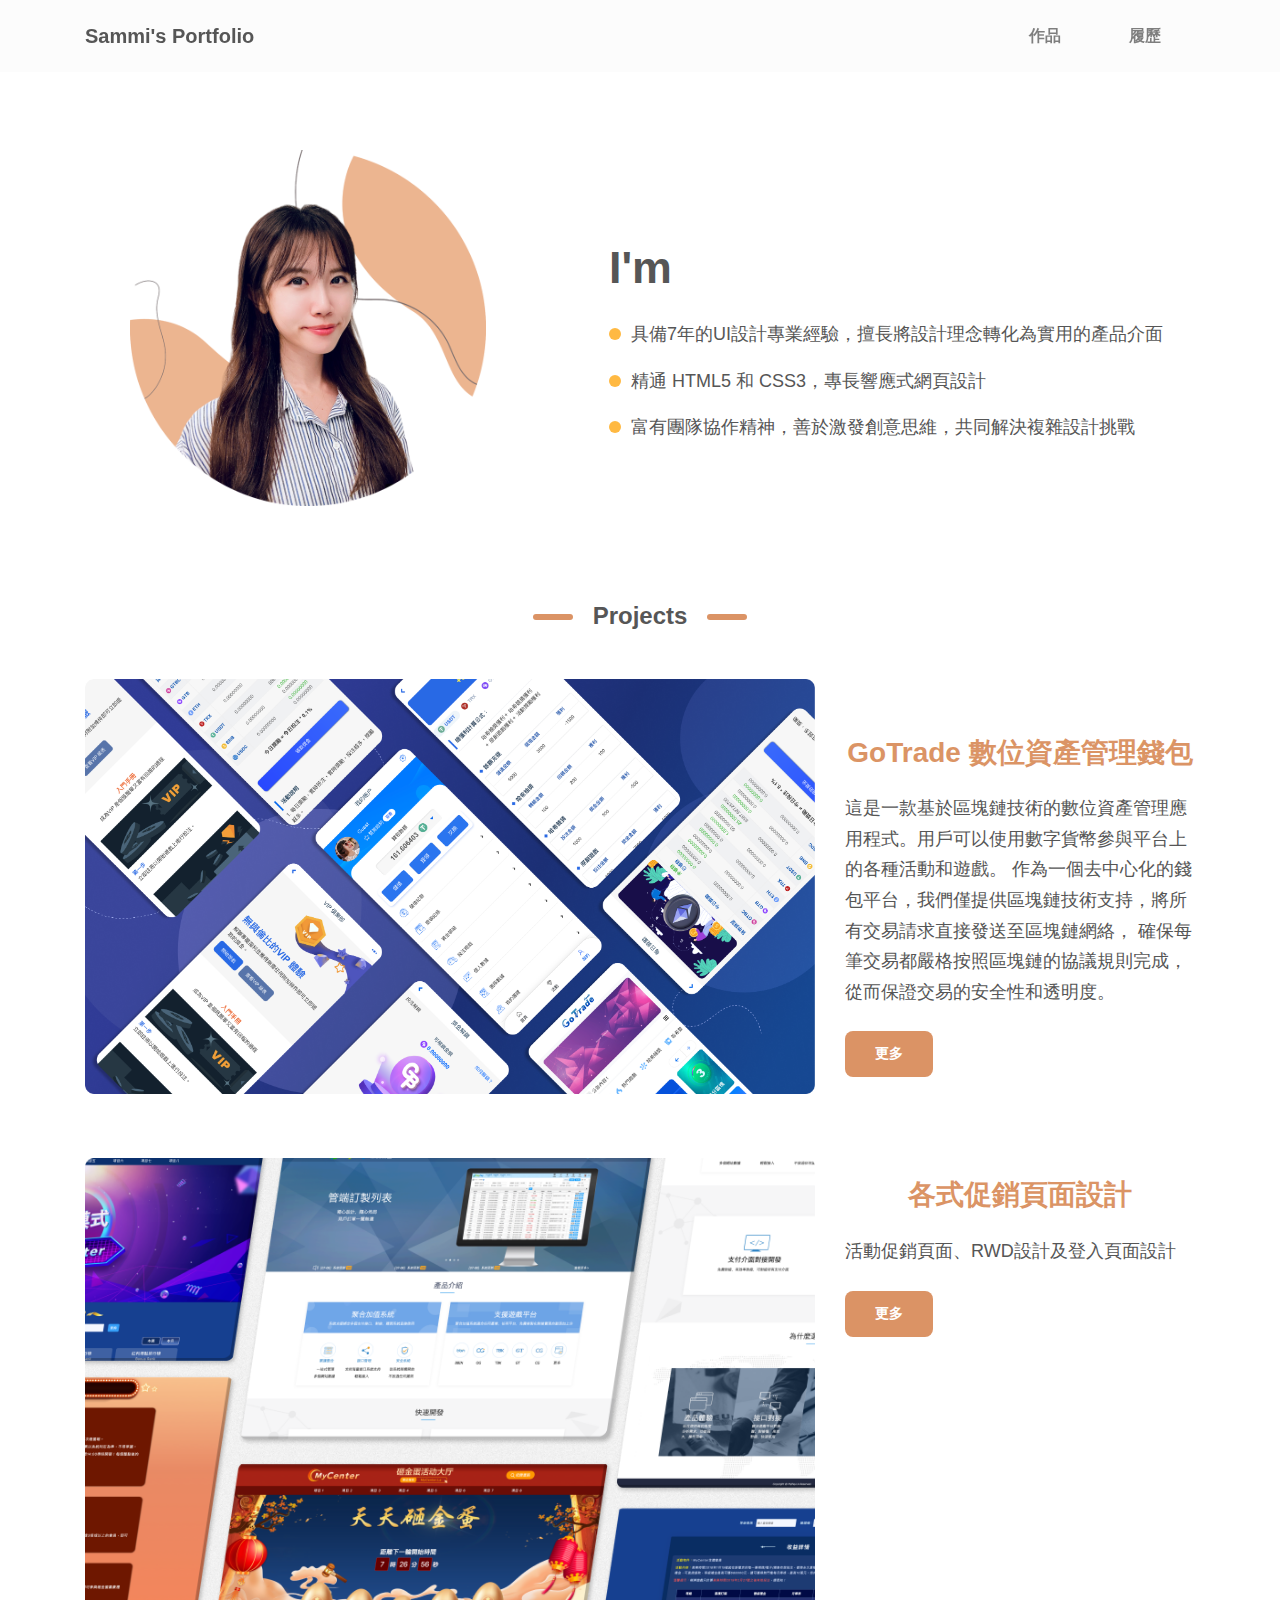
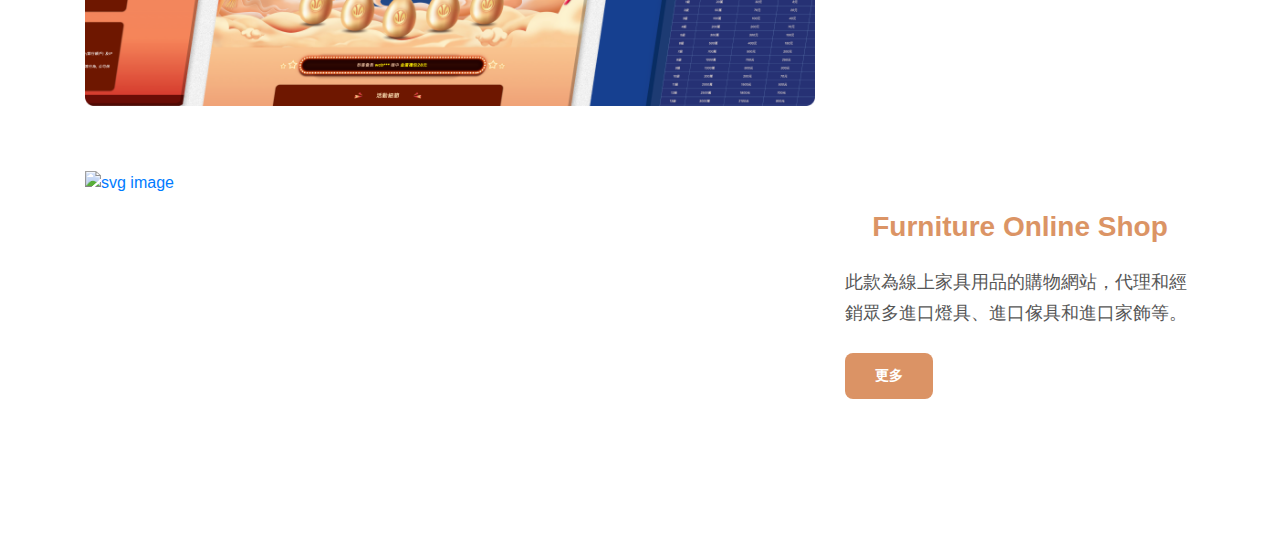
==== commit 2546e42a: "Update index.html" ====
--- a/portfolio/index.html
+++ b/portfolio/index.html
@@ -124,7 +124,7 @@
                     </div>
                 </div>
 
-                <div class="col-lg-4 col-md-12 col-12 d-flex align-items-center">
+                <div class="col-lg-4 col-md-12 col-12 align-items-center">
                     <div class="about-text">
                         <div class="project-name"><h2>各式促銷頁面設計</h2></div>
                         <h1 class="animated animated-text">
@@ -234,4 +234,4 @@
     <script src="js/owl.carousel.min.js"></script>
     <script src="js/smoothscroll.js"></script>
   </body>
-</html>+</html>
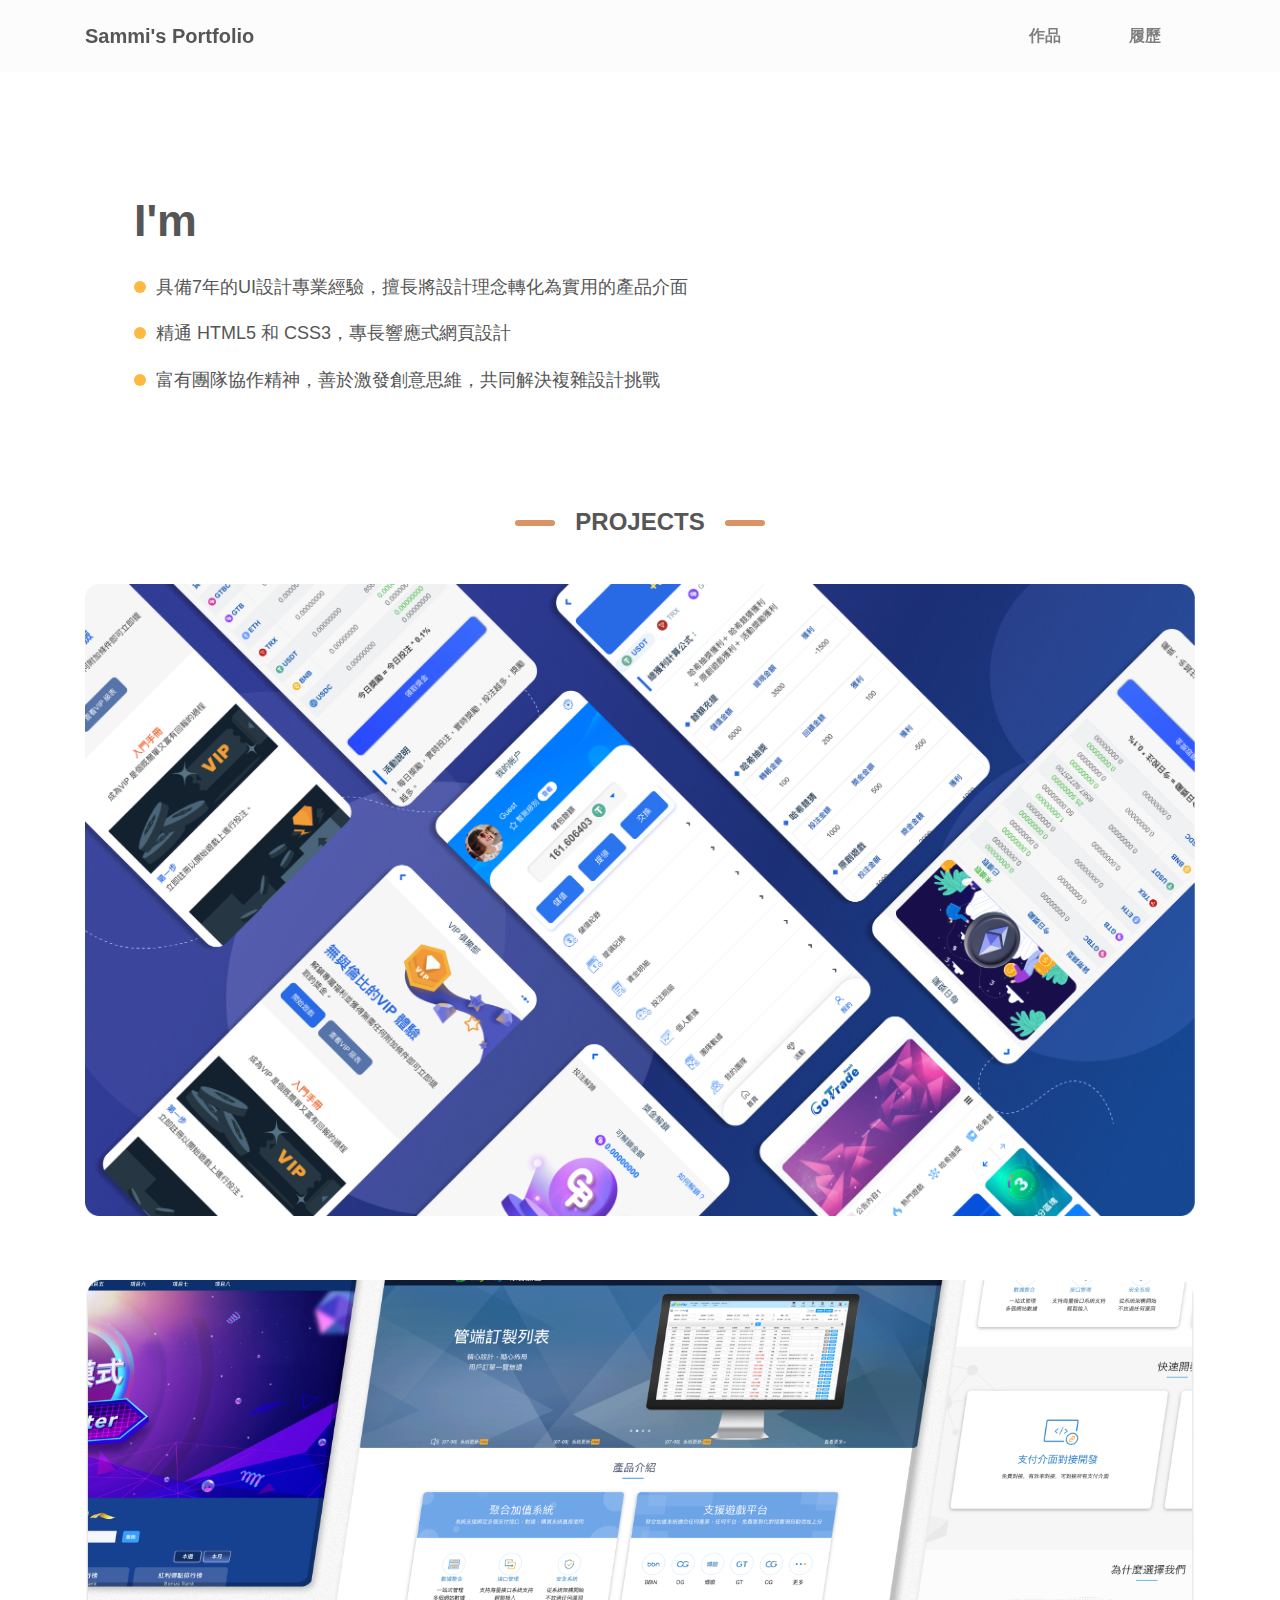
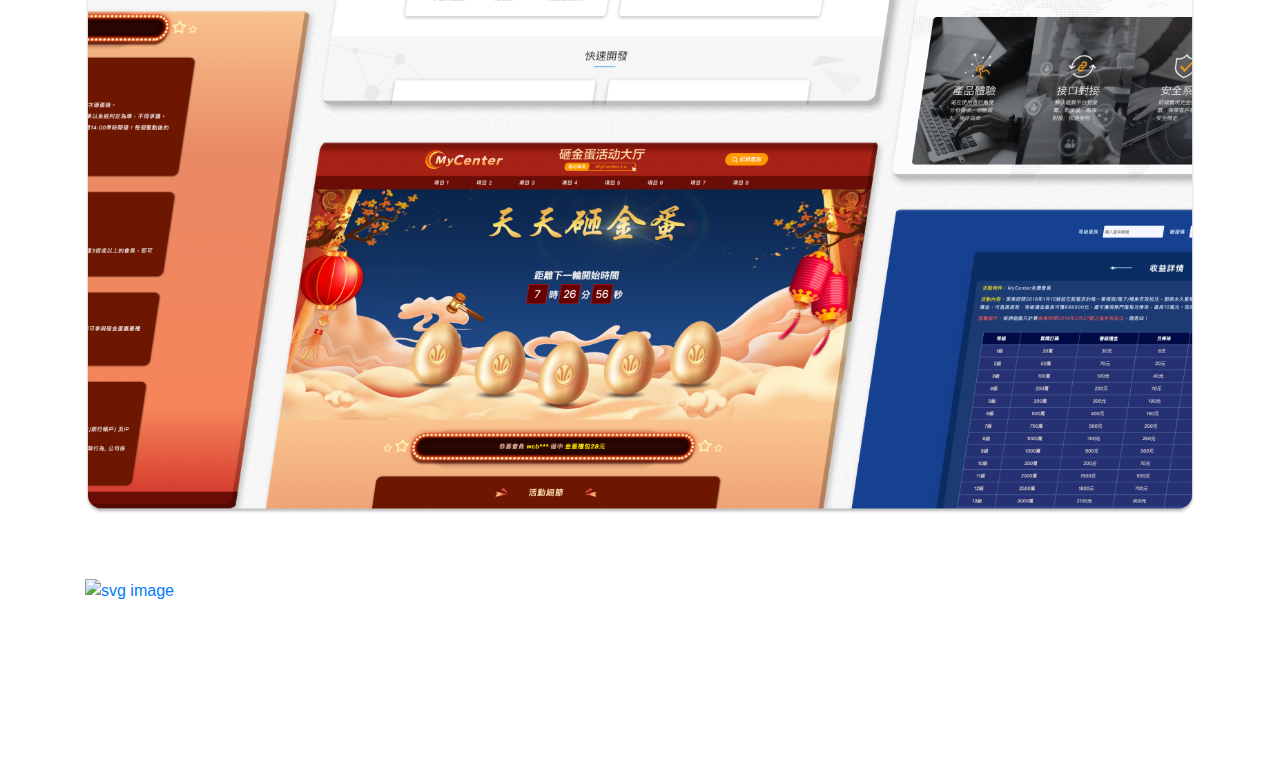
==== commit 806b4400: "Add files via upload" ====
--- a/portfolio/index.html
+++ b/portfolio/index.html
@@ -44,13 +44,13 @@
     <section class="about-section full-screen d-lg-flex justify-content-center align-items-center" id="about">
         <div class="container">
             <div class="row">
-                <div class="col-lg-5 col-md-12 col-12">
+                <!--div class="col-lg-5 col-md-12 col-12">
                     <div class="about-image svg">
                         <img src="images/profile_pic.png" class="img-fluid" alt="svg image">
                     </div>
-                </div>
+                </div-->
                 
-                <div class="col-lg-7 col-md-12 col-12 d-flex align-items-center about-text-section">
+                <div class="col-12 d-flex align-items-center about-text-section">
                     <div class="about-text">
                         <!--small class="small-text">Welcome to <span class="mobile-block">my portfolio website!</span></small-->
                         <h1 class="animated animated-text">
@@ -81,20 +81,20 @@
 
     <div id="artwork" class="artwork-secion">
       <div class="container">
-        <h4><span class="left"></span>Projects<span class="right"></span></h4>
+        <h4><span class="left"></span>PROJECTS<span class="right"></span></h4>
       </div>
     </div>
     <section class="full-screen d-lg-flex justify-content-center align-items-center">
       <div class="container">
           <div class="row">
               
-            <div class="col-lg-8 col-md-12 col-12">
+            <div class="col-12">
               <div class="">
                 <a href="project1.html"><img src="images/gotrade_1.png" class="img-fluid" alt="svg image"></a>
               </div>
             </div>
 
-            <div class="col-lg-4 col-md-12 col-12 d-flex align-items-center">
+            <!--div class="col-lg-4 col-md-12 col-12 d-flex align-items-center">
                 <div class="about-text">
                     <div class="project-name"><h2>GoTrade 數位資產管理錢包</h2></div>
                     <h1 class="animated animated-text">
@@ -107,7 +107,7 @@
                       <a href="project1.html" class="btn custom-btn custom-btn-bg custom-btn-link">更多</a>
                     </div>
                 </div>
-            </div>
+            </div-->
 
               
 
@@ -118,13 +118,13 @@
     <section class="full-screen d-lg-flex justify-content-center align-items-center" >
         <div class="container">
             <div class="row">
-                <div class="col-lg-8 col-md-12 col-12">
+                <div class="col-12">
                     <div class="">
-                        <a href="project2.html"><img src="images/landingpage1.png" class="img-fluid" alt="svg image"></a>
-                    </div>
-                </div>
-
-                <div class="col-lg-4 col-md-12 col-12 align-items-center">
+                        <a href="project3.html"><img src="images/landingpage1.png" class="img-fluid" alt="svg image"></a>
+                    </div>
+                </div>
+
+                <!--div class="col-lg-4 col-md-12 col-12 align-items-center">
                     <div class="about-text">
                         <div class="project-name"><h2>各式促銷頁面設計</h2></div>
                         <h1 class="animated animated-text">
@@ -134,7 +134,7 @@
                             <a href="project3.html" class="btn custom-btn custom-btn-bg custom-btn-link">更多</a>
                         </div>
                     </div>
-                </div>
+                </div-->
             </div>
         </div>
     </section>
@@ -143,13 +143,13 @@
     <section class="full-screen d-lg-flex justify-content-center align-items-center" >
         <div class="container">
             <div class="row">
-                <div class="col-lg-8 col-md-12 col-12">
+                <div class="col-12">
                     <div class="">
                         <a href="project2.html"><img src="images/e-shopping1.png" class="img-fluid" alt="svg image"></a>
                     </div>
                 </div>
 
-                <div class="col-lg-4 col-md-12 col-12 d-flex align-items-center">
+                <!--div class="col-lg-4 col-md-12 col-12 d-flex align-items-center">
                     <div class="about-text">
                         <div class="project-name"><h2>Furniture Online Shop</h2></div>
                         <h1 class="animated animated-text">
@@ -159,7 +159,7 @@
                             <a href="project2.html" class="btn custom-btn custom-btn-bg custom-btn-link">更多</a>
                         </div>
                     </div>
-                </div>
+                </div-->
             </div>
         </div>
     </section>
@@ -234,4 +234,4 @@
     <script src="js/owl.carousel.min.js"></script>
     <script src="js/smoothscroll.js"></script>
   </body>
-</html>
+</html>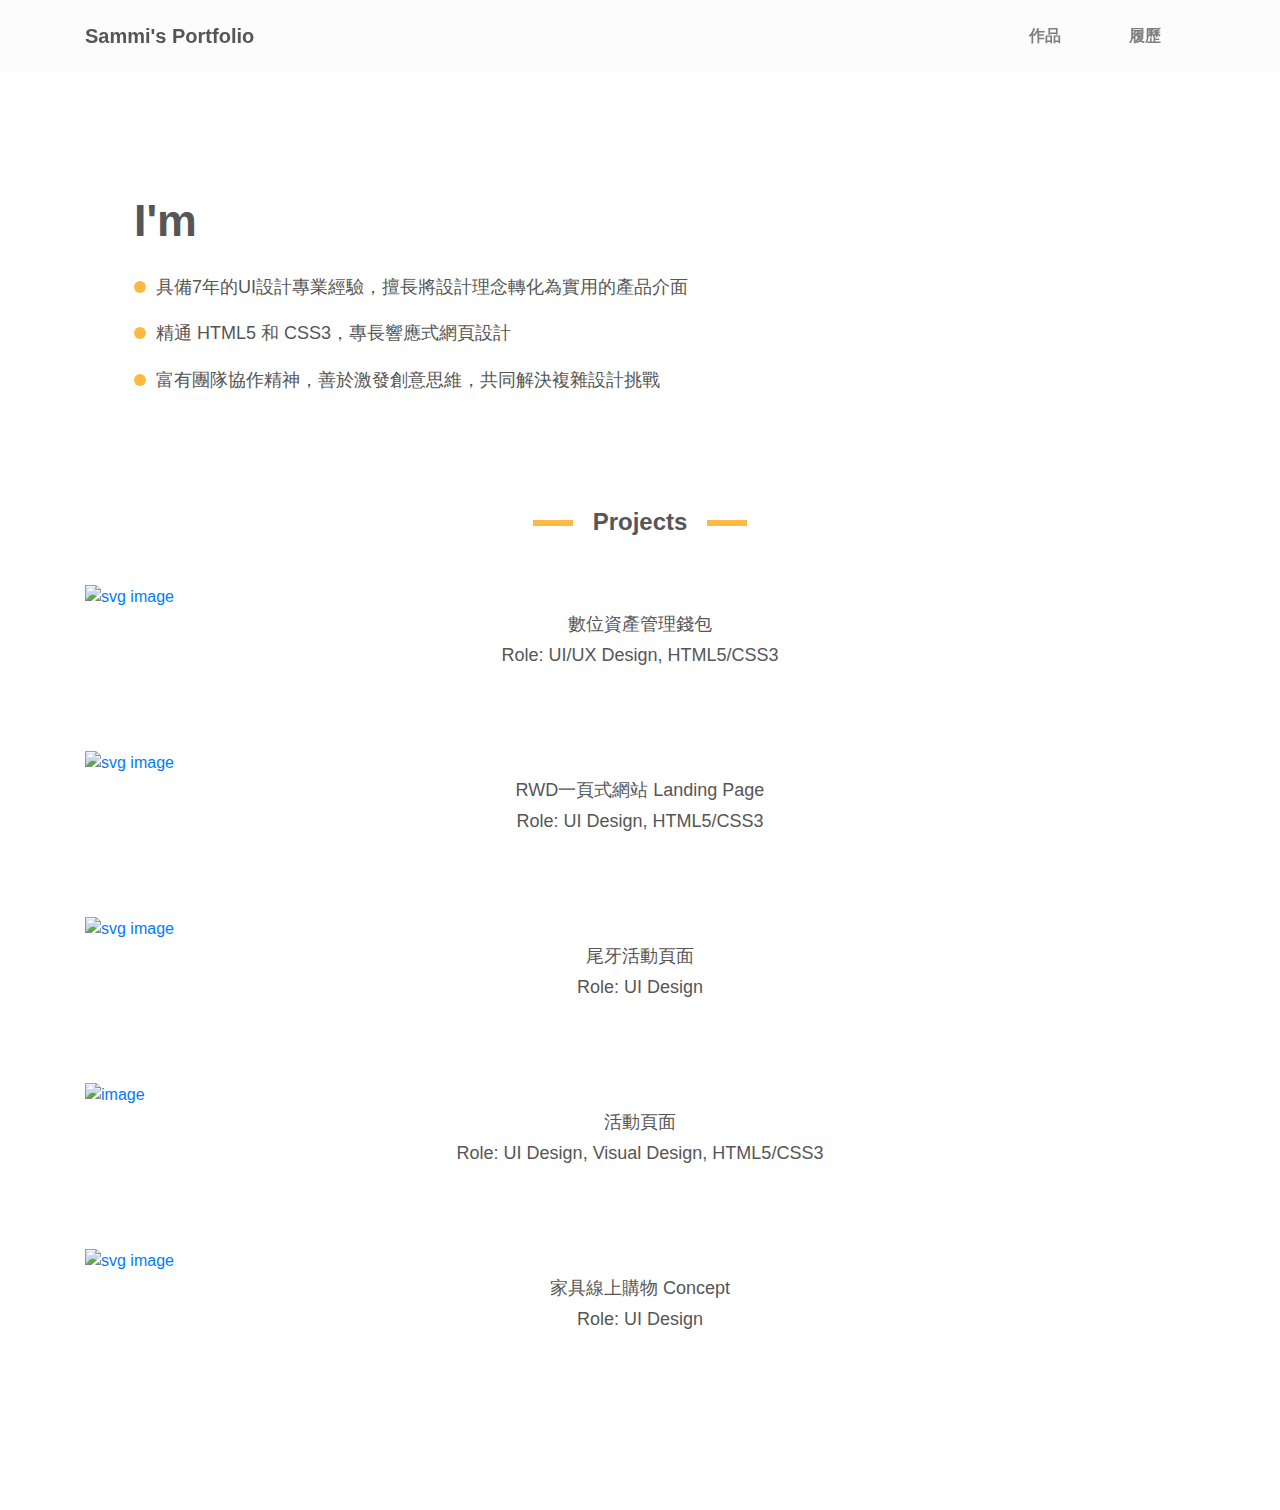
==== commit 228a7a08: "Add files via upload" ====
--- a/portfolio/index.html
+++ b/portfolio/index.html
@@ -81,7 +81,7 @@
 
     <div id="artwork" class="artwork-secion">
       <div class="container">
-        <h4><span class="left"></span>PROJECTS<span class="right"></span></h4>
+        <h4><span class="left"></span>Projects<span class="right"></span></h4>
       </div>
     </div>
     <section class="full-screen d-lg-flex justify-content-center align-items-center">
@@ -89,8 +89,11 @@
           <div class="row">
               
             <div class="col-12">
-              <div class="">
-                <a href="project1.html"><img src="images/gotrade_1.png" class="img-fluid" alt="svg image"></a>
+              <div>
+                <a href="gotrade.html"><img src="images/gotrade_1.jpg" class="img-fluid" alt="svg image"></a>
+                <div class="artwork-text">
+                  <p style="text-align: center;">數位資產管理錢包<br>Role: UI/UX Design, HTML5/CSS3</p>
+                </div>
               </div>
             </div>
 
@@ -119,8 +122,11 @@
         <div class="container">
             <div class="row">
                 <div class="col-12">
-                    <div class="">
-                        <a href="project3.html"><img src="images/landingpage1.png" class="img-fluid" alt="svg image"></a>
+                    <div>
+                        <a href="mypay.html"><img src="images/mypay.jpg" class="img-fluid" alt="svg image"></a>
+                        <div class="artwork-text">
+                          <p style="text-align: center;">RWD一頁式網站 Landing Page<br>Role: UI Design, HTML5/CSS3</p>
+                        </div>
                     </div>
                 </div>
 
@@ -139,13 +145,46 @@
         </div>
     </section>
 
+    <section class="full-screen d-lg-flex justify-content-center align-items-center" >
+        <div class="container">
+            <div class="row">
+                <div class="col-12">
+                    <div>
+                        <a href="event.html"><img src="images/event1.jpg" class="img-fluid" alt="svg image"></a>
+                        <div class="artwork-text">
+                          <p style="text-align: center;">尾牙活動頁面<br>Role: UI Design</p>
+                        </div>
+                    </div>
+                </div>
+            </div>
+        </div>
+    </section>
+
+    <section class="full-screen d-lg-flex justify-content-center align-items-center" >
+      <div class="container">
+          <div class="row">
+              <div class="col-12">
+                  <div>
+                      <a href="event_egg.html"><img src="images/event_egg1.jpg" class="img-fluid" alt="image"></a>
+                      <div class="artwork-text">
+                        <p style="text-align: center;">活動頁面<br>Role: UI Design, Visual Design, HTML5/CSS3</p>
+                      </div>
+                  </div>
+              </div>
+          </div>
+      </div>
+  </section>
+
 
     <section class="full-screen d-lg-flex justify-content-center align-items-center" >
         <div class="container">
             <div class="row">
                 <div class="col-12">
                     <div class="">
-                        <a href="project2.html"><img src="images/e-shopping1.png" class="img-fluid" alt="svg image"></a>
+                        <a href="project2.html"><img src="images/e-shopping1.jpg" class="img-fluid" alt="svg image"></a>
+                        <div class="artwork-text">
+                          <p style="text-align: center;">家具線上購物 Concept<br>Role: UI Design</p>
+                        </div>
                     </div>
                 </div>
 
--- a/portfolio/css/tooplate-style.css
+++ b/portfolio/css/tooplate-style.css
@@ -582,11 +582,10 @@
 }
 .artwork-secion h4 span{
   display: inline-flex;
-  background: #db9365;
+  background: #ffb942;
   width: 40px;
   height: 6px;
   margin-bottom: 4px;
-  border-radius: 6px;
 }
 .artwork-secion h4 span.left{
   margin-right: 20px;
@@ -716,7 +715,7 @@
 
 @media screen and (max-device-width: 480px) {
   p{
-    font-size: 3.7333333333vw;
+    font-size: 4.266666666666667vw;
   }
   .project-name h2{
     font-size: 4.8vw;/*18px*/
@@ -739,8 +738,15 @@
   .artwork-secion h4{
     margin: 2rem;
   }
+  .edu .timeline-name-yr,
+  .edu .timeline-info{
+    margin:0 0 4.2666666667vw 5.3333333333vw;
+  }
+  .skills-section .info{
+    margin:0 0 4.2666666667vw 5.3333333333vw;
+  }
   .exp .timeline-name-yr{
-    margin:0 0 1rem;
+    margin:0 0 4.2666666667vw;
   }
   .edu{
     margin-bottom: 10.6666666667vw;
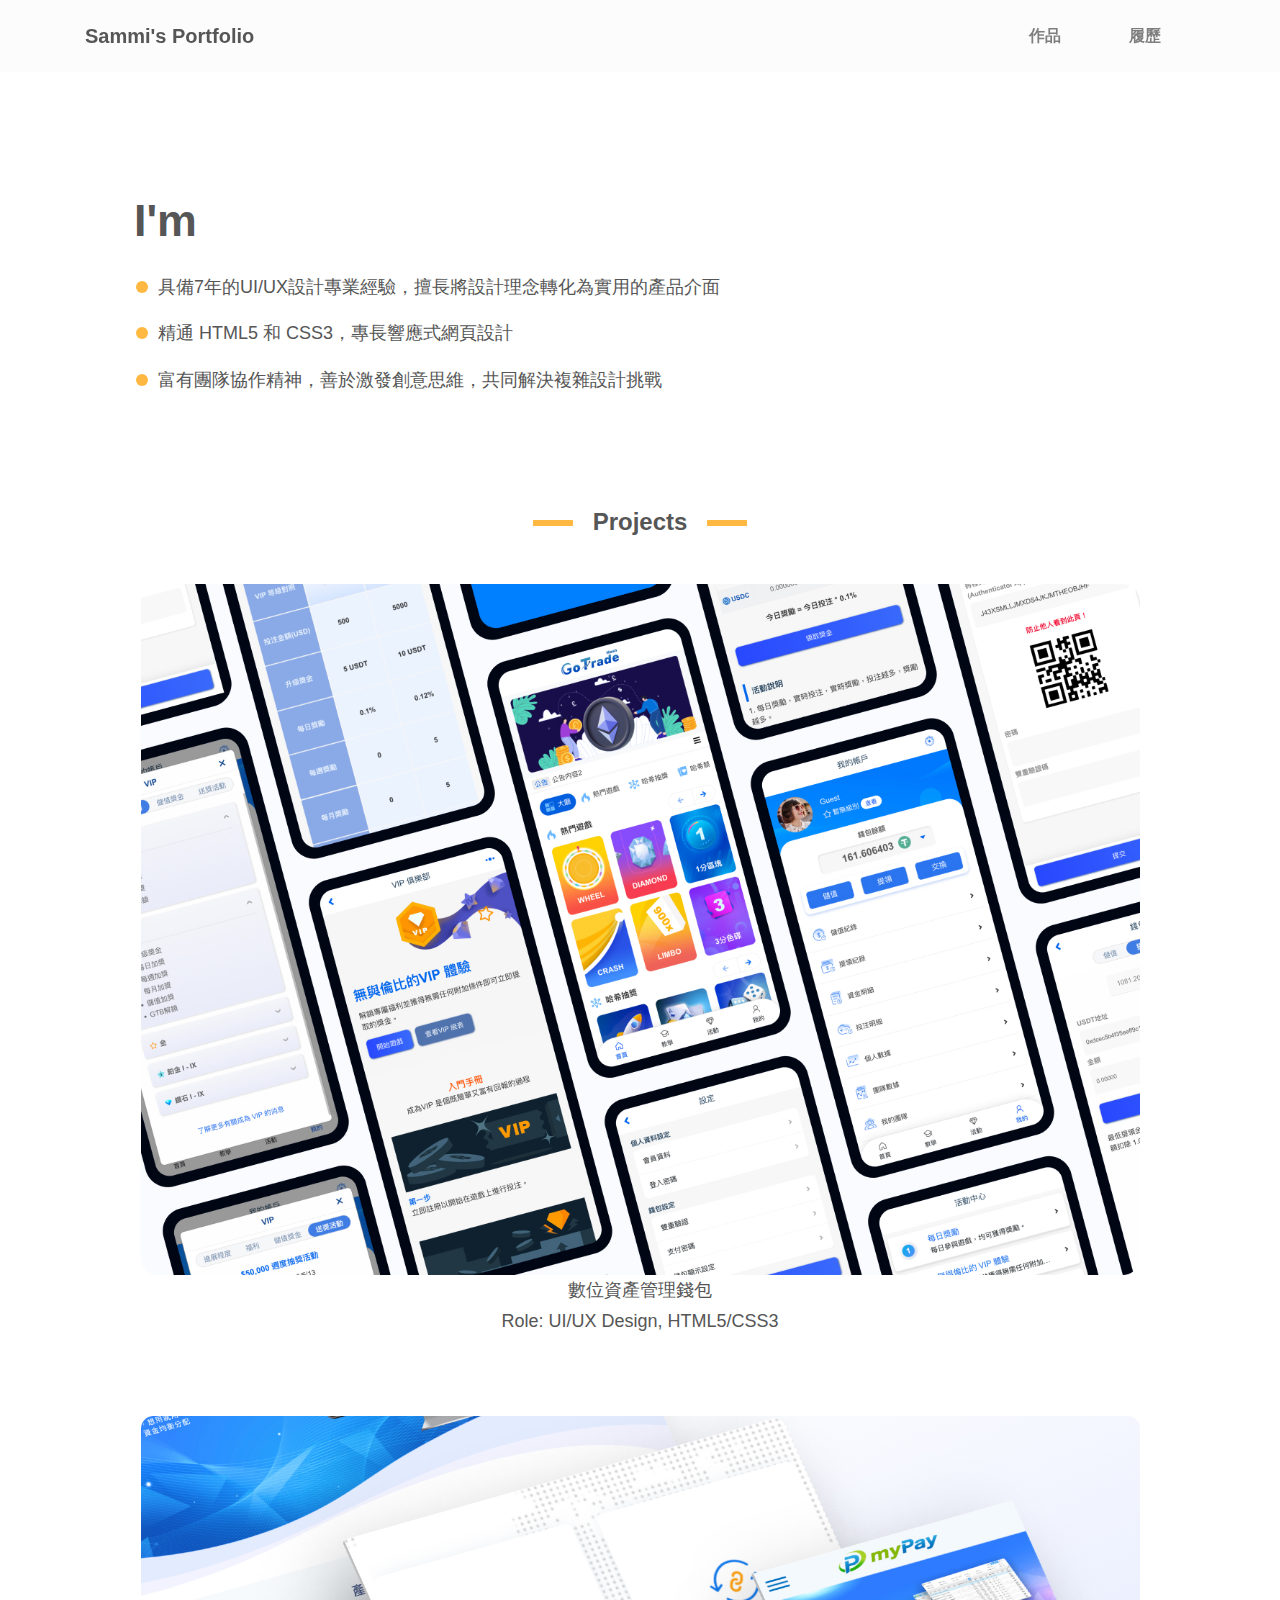
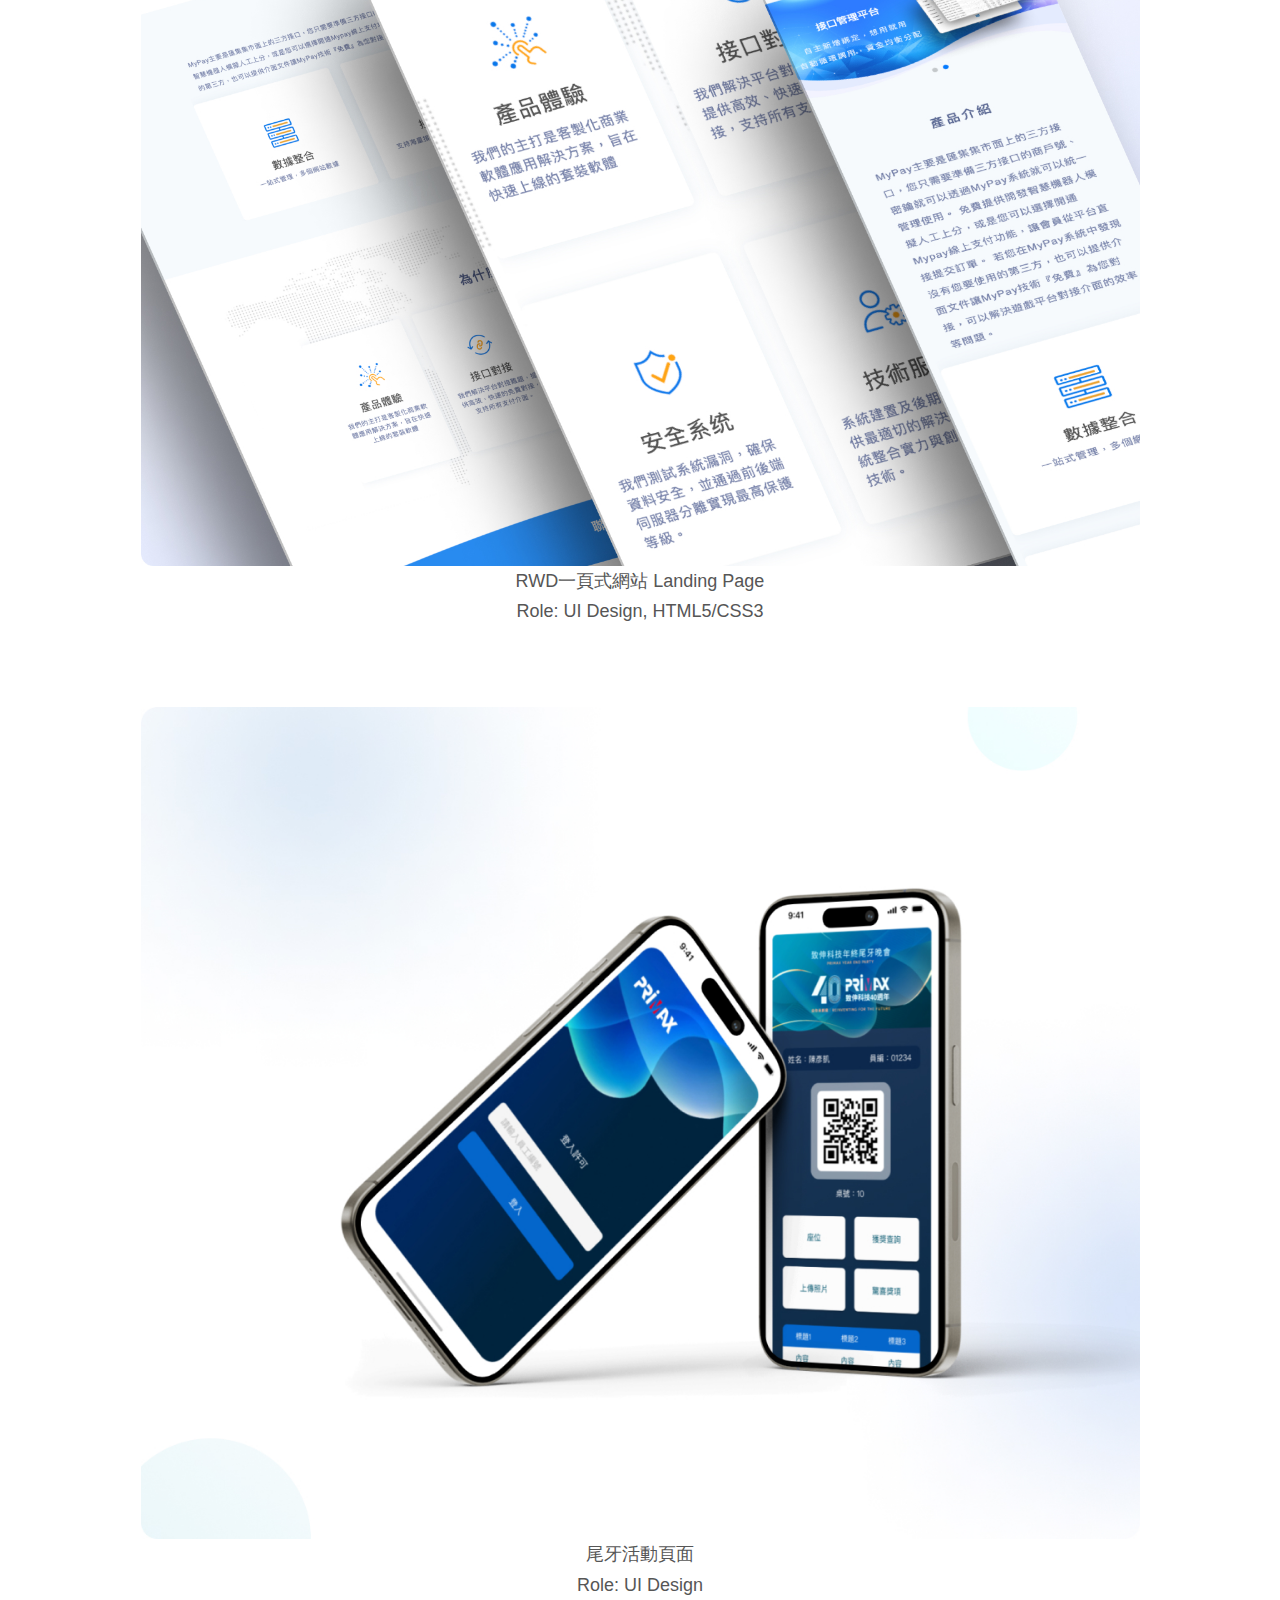
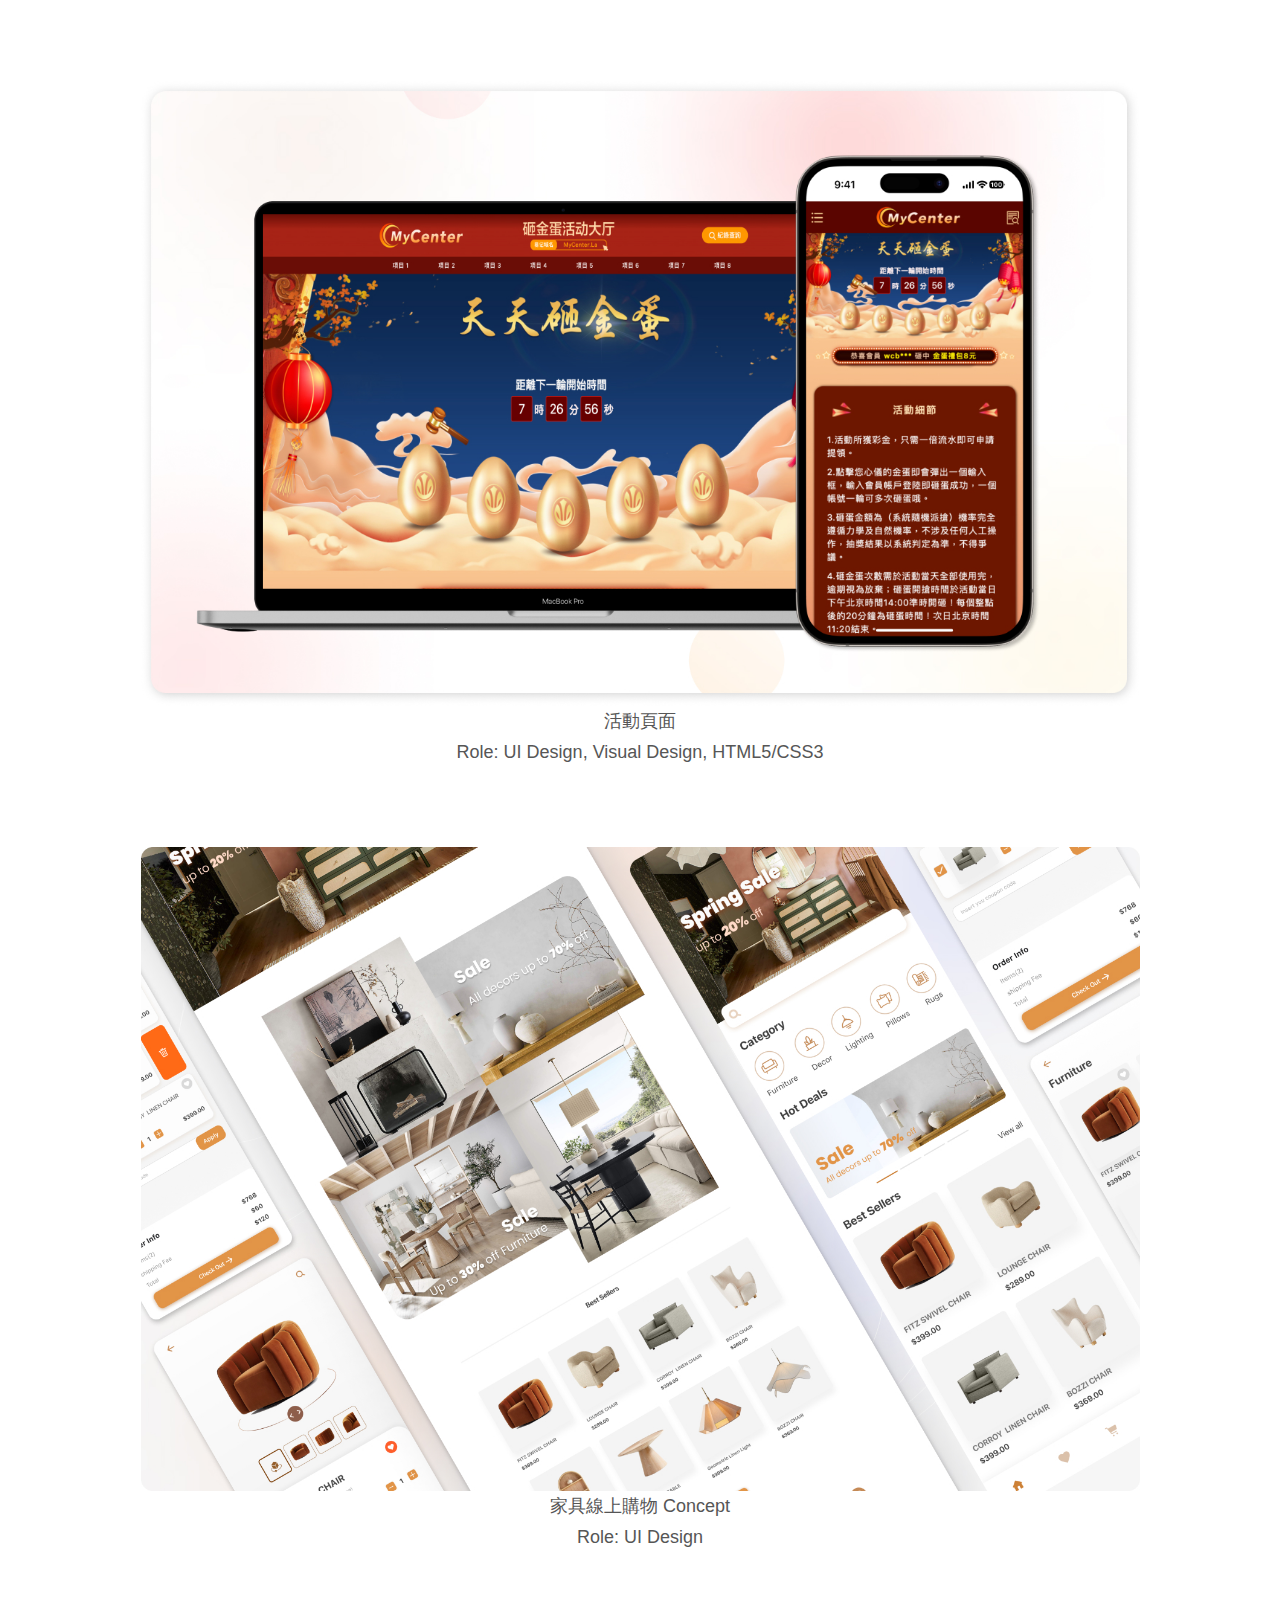
==== commit 93af8618: "Add files via upload" ====
--- a/portfolio/index.html
+++ b/portfolio/index.html
@@ -58,12 +58,12 @@
                               <div class="animated-info">
                                   <span class="animated-item">Sammi / 王瑋婕</span>
                                   <span class="animated-item">Web Designer</span>
-                                  <span class="animated-item">UI Specialist</span>
+                                  <span class="animated-item">UI/UX Specialist</span>
                               </div>
                         </h1>
 
                         <div class="features">
-                            <p><span class="spot"></span>具備7年的UI設計專業經驗，擅長將設計理念轉化為實用的產品介面</p>
+                            <p><span class="spot"></span>具備7年的UI/UX設計專業經驗，擅長將設計理念轉化為實用的產品介面</p>
                             <p><span class="spot"></span>精通 HTML5 和 CSS3，專長響應式網頁設計</p>
                             <p><span class="spot"></span>富有團隊協作精神，善於激發創意思維，共同解決複雜設計挑戰</p>
                         </div>
--- a/portfolio/css/tooplate-style.css
+++ b/portfolio/css/tooplate-style.css
@@ -165,13 +165,16 @@
 .about-text {
   margin-top: 1.25rem;
 }
+.about-text .features p{
+  text-indent: -1.25rem;/*-5.3333333333vw;*/
+  margin-left: 1.375rem/*5.8666666667vw;*/
+}
 .about-text .features p .spot{
   background: #ffb942;
   border-radius: 20px;
   width: 12px;
   height: 12px;
-  display: inline-flex;
-  align-items: center;
+  display: inline-block;
   margin-right: 10px;
 }
 .download-btn{
@@ -518,20 +521,22 @@
 .small-text{
   font-size: 18px;
 }
-.project-name h2{
-  text-align: center;
+.project-name h4{
   margin:20px 0;
-  color:#db9465;
-  font-size: 28px;
+  font-size: 20px;
 }
 .img-title{
   border-left: 6px solid #4150cd; 
   margin: 2.5rem 0 .5rem;
 }
-.img-title h4{
+.img-title h5{
   color:#595959;
 }
-
+.img-title h5 span{
+  margin-left: 10px;
+  color: #565656;
+  font-weight: 500;
+}
 .dropdown-menu{
   position: absolute;
   min-width: 160px;
@@ -607,7 +612,40 @@
   margin-bottom: .5rem;
   color:#8c8c8c
 }
-
+.describe{
+  margin-top: 1rem;
+}
+.ps-wp .ps-section{
+  border-radius: 10px;
+  padding: 20px;
+  width: 96%;
+  margin: 30px auto;
+  border: 2px solid #a9b2ff;
+}
+.ps-wp .ps-section h5{
+  color: #4b5eff;
+}
+.ps-wp .ps-section ul li{
+  margin-bottom: .5rem;
+}
+.ps-wp .ps-section ul li .spot{
+  background: #a9b2ff;
+  border-radius: 20px;
+  width: 12px;
+  height: 12px;
+  display: inline-flex;
+  align-items: center;
+  margin-right: 10px;
+}
+
+.img-fluid{
+  width: 90%;
+  display: block;
+  margin: 0 auto;
+}
+.artwork-text{
+  text-align: center;
+}
 @media (min-width: 1270px) {
   .owl-theme .owl-dots {
     position: relative;
@@ -732,7 +770,7 @@
   .about-text-section{
     padding:0 15px;
   }
-  .img-title h4{
+  .img-title h5{
     font-size: 4.5333333333vw;
   }
   .artwork-secion h4{
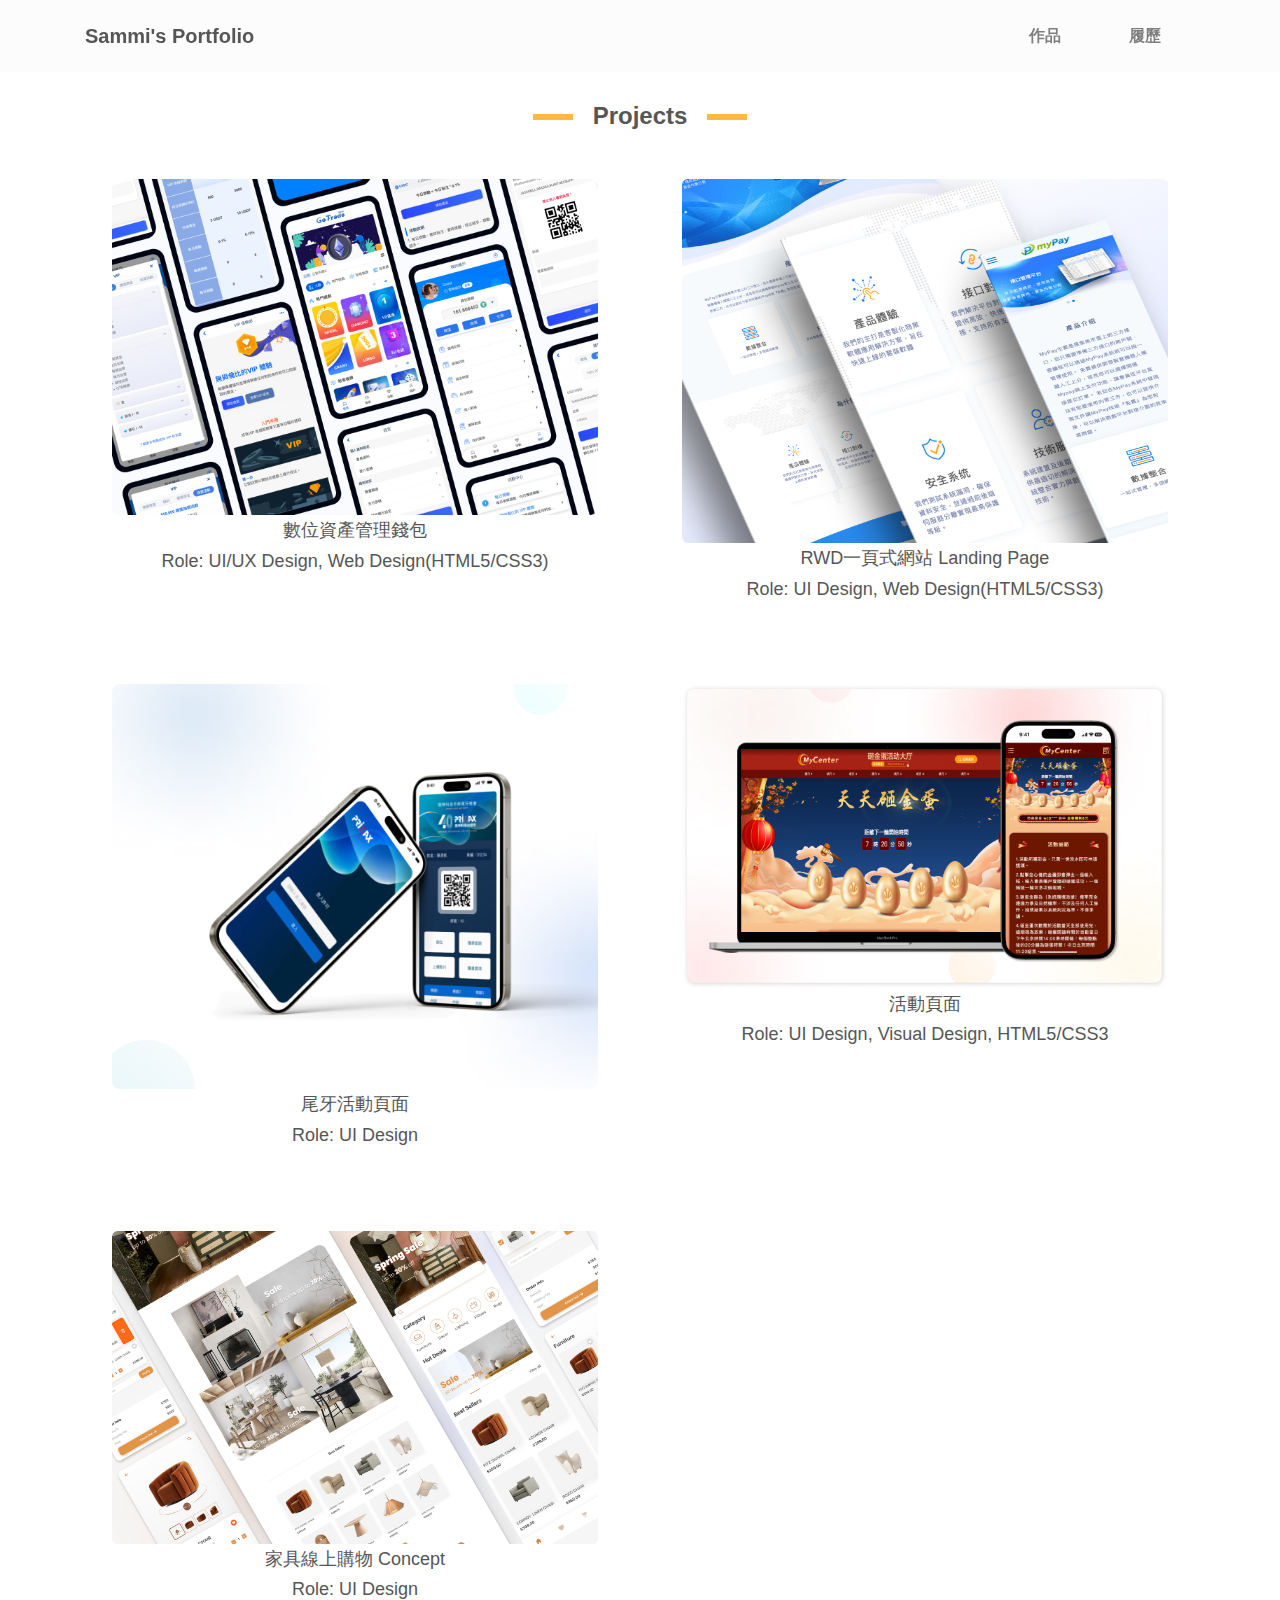
==== commit 1584c660: "Add files via upload" ====
--- a/portfolio/index.html
+++ b/portfolio/index.html
@@ -41,18 +41,18 @@
         </div>
     </nav>
 
-    <section class="about-section full-screen d-lg-flex justify-content-center align-items-center" id="about">
+    <!--section class="about-section full-screen d-lg-flex justify-content-center align-items-center" id="about">
         <div class="container">
             <div class="row">
-                <!--div class="col-lg-5 col-md-12 col-12">
+                <div class="col-lg-5 col-md-12 col-12">
                     <div class="about-image svg">
                         <img src="images/profile_pic.png" class="img-fluid" alt="svg image">
                     </div>
-                </div-->
+                </div>
                 
                 <div class="col-12 d-flex align-items-center about-text-section">
                     <div class="about-text">
-                        <!--small class="small-text">Welcome to <span class="mobile-block">my portfolio website!</span></small-->
+                        <small class="small-text">Welcome to <span class="mobile-block">my portfolio website!</span></small>
                         <h1 class="animated animated-text">
                             <span class="mr-2">I'm</span>
                               <div class="animated-info">
@@ -68,14 +68,14 @@
                             <p><span class="spot"></span>富有團隊協作精神，善於激發創意思維，共同解決複雜設計挑戰</p>
                         </div>
                         
-                        <!--div class="custom-btn-group mt-4">
+                        <div class="custom-btn-group mt-4">
                           <a href="#" class="btn mr-lg-2 custom-btn"><i class='uil uil-file-alt'></i> Download Resume</a>
-                        </div-->
-                    </div>
-                </div>
-            </div>
-        </div>
-    </section>
+                        </div>
+                    </div>
+                </div>
+            </div>
+        </div>
+    </section-->
 
   <!--artwork-->
 
@@ -88,15 +88,22 @@
       <div class="container">
           <div class="row">
               
-            <div class="col-12">
+            <div class="col-md-6 col-xs-12">
               <div>
                 <a href="gotrade.html"><img src="images/gotrade_1.jpg" class="img-fluid" alt="svg image"></a>
                 <div class="artwork-text">
-                  <p style="text-align: center;">數位資產管理錢包<br>Role: UI/UX Design, HTML5/CSS3</p>
+                  <p style="text-align: center;">數位資產管理錢包<br>Role: UI/UX Design, Web Design(HTML5/CSS3)</p>
                 </div>
               </div>
             </div>
-
+            <div class="col-md-6 col-xs-12">
+                <div>
+                    <a href="mypay.html"><img src="images/mypay.jpg" class="img-fluid" alt="svg image"></a>
+                    <div class="artwork-text">
+                      <p style="text-align: center;">RWD一頁式網站 Landing Page<br>Role: UI Design, Web Design(HTML5/CSS3)</p>
+                    </div>
+                </div>
+            </div>
             <!--div class="col-lg-4 col-md-12 col-12 d-flex align-items-center">
                 <div class="about-text">
                     <div class="project-name"><h2>GoTrade 數位資產管理錢包</h2></div>
@@ -121,34 +128,7 @@
     <section class="full-screen d-lg-flex justify-content-center align-items-center" >
         <div class="container">
             <div class="row">
-                <div class="col-12">
-                    <div>
-                        <a href="mypay.html"><img src="images/mypay.jpg" class="img-fluid" alt="svg image"></a>
-                        <div class="artwork-text">
-                          <p style="text-align: center;">RWD一頁式網站 Landing Page<br>Role: UI Design, HTML5/CSS3</p>
-                        </div>
-                    </div>
-                </div>
-
-                <!--div class="col-lg-4 col-md-12 col-12 align-items-center">
-                    <div class="about-text">
-                        <div class="project-name"><h2>各式促銷頁面設計</h2></div>
-                        <h1 class="animated animated-text">
-                        </h1>
-                        <p>活動促銷頁面、RWD設計及登入頁面設計</p>
-                        <div class="custom-btn-group mt-4">
-                            <a href="project3.html" class="btn custom-btn custom-btn-bg custom-btn-link">更多</a>
-                        </div>
-                    </div>
-                </div-->
-            </div>
-        </div>
-    </section>
-
-    <section class="full-screen d-lg-flex justify-content-center align-items-center" >
-        <div class="container">
-            <div class="row">
-                <div class="col-12">
+                <div class="col-md-6 col-xs-12">
                     <div>
                         <a href="event.html"><img src="images/event1.jpg" class="img-fluid" alt="svg image"></a>
                         <div class="artwork-text">
@@ -156,30 +136,23 @@
                         </div>
                     </div>
                 </div>
+                <div class="col-md-6 col-xs-12">
+                    <div>
+                        <a href="event_egg.html"><img src="images/event_egg1.jpg" class="img-fluid" alt="image"></a>
+                        <div class="artwork-text">
+                          <p style="text-align: center;">活動頁面<br>Role: UI Design, Visual Design, HTML5/CSS3</p>
+                        </div>
+                    </div>
+                </div>
             </div>
         </div>
     </section>
 
+
     <section class="full-screen d-lg-flex justify-content-center align-items-center" >
-      <div class="container">
-          <div class="row">
-              <div class="col-12">
-                  <div>
-                      <a href="event_egg.html"><img src="images/event_egg1.jpg" class="img-fluid" alt="image"></a>
-                      <div class="artwork-text">
-                        <p style="text-align: center;">活動頁面<br>Role: UI Design, Visual Design, HTML5/CSS3</p>
-                      </div>
-                  </div>
-              </div>
-          </div>
-      </div>
-  </section>
-
-
-    <section class="full-screen d-lg-flex justify-content-center align-items-center" >
         <div class="container">
             <div class="row">
-                <div class="col-12">
+                <div class="col-md-6 col-xs-12">
                     <div class="">
                         <a href="project2.html"><img src="images/e-shopping1.jpg" class="img-fluid" alt="svg image"></a>
                         <div class="artwork-text">
@@ -187,18 +160,6 @@
                         </div>
                     </div>
                 </div>
-
-                <!--div class="col-lg-4 col-md-12 col-12 d-flex align-items-center">
-                    <div class="about-text">
-                        <div class="project-name"><h2>Furniture Online Shop</h2></div>
-                        <h1 class="animated animated-text">
-                        </h1>
-                        <p>此款為線上家具用品的購物網站，代理和經銷眾多進口燈具、進口傢具和進口家飾等。</p>
-                        <div class="custom-btn-group mt-4">
-                            <a href="project2.html" class="btn custom-btn custom-btn-bg custom-btn-link">更多</a>
-                        </div>
-                    </div>
-                </div-->
             </div>
         </div>
     </section>
